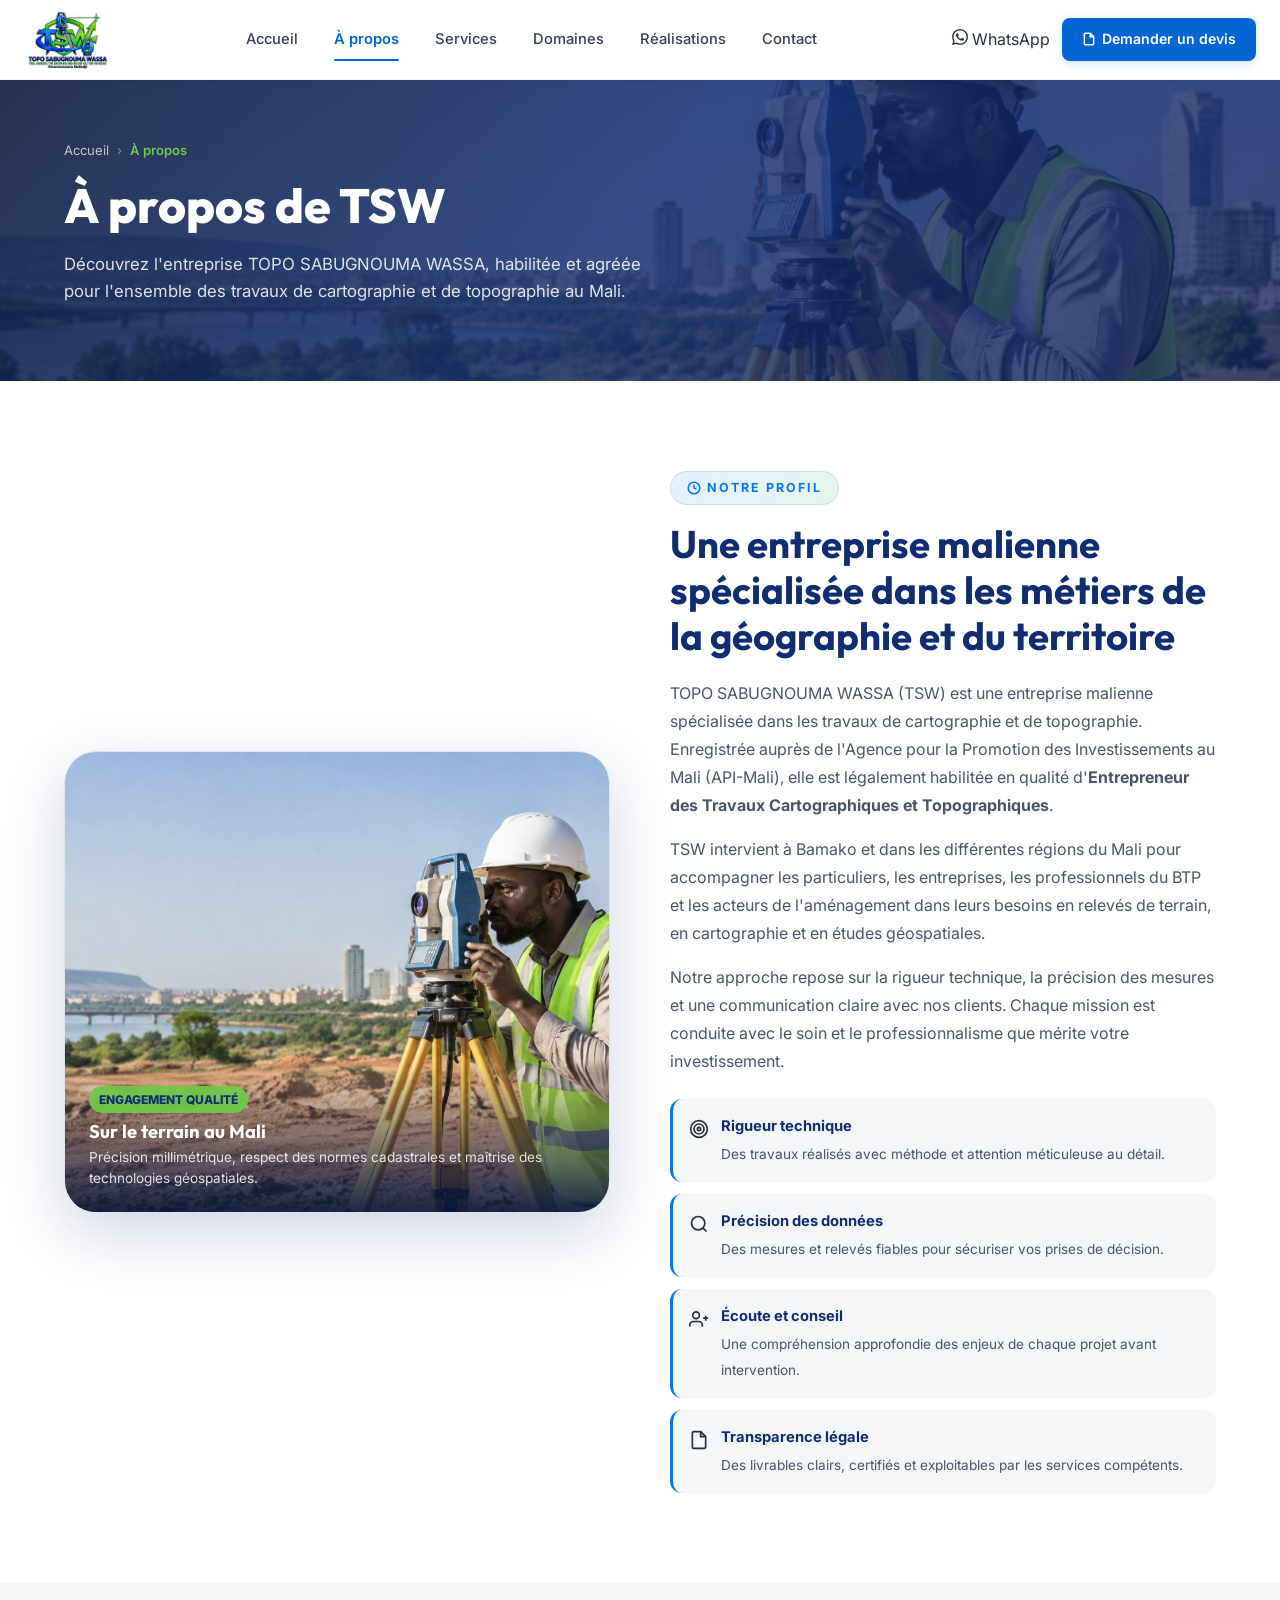
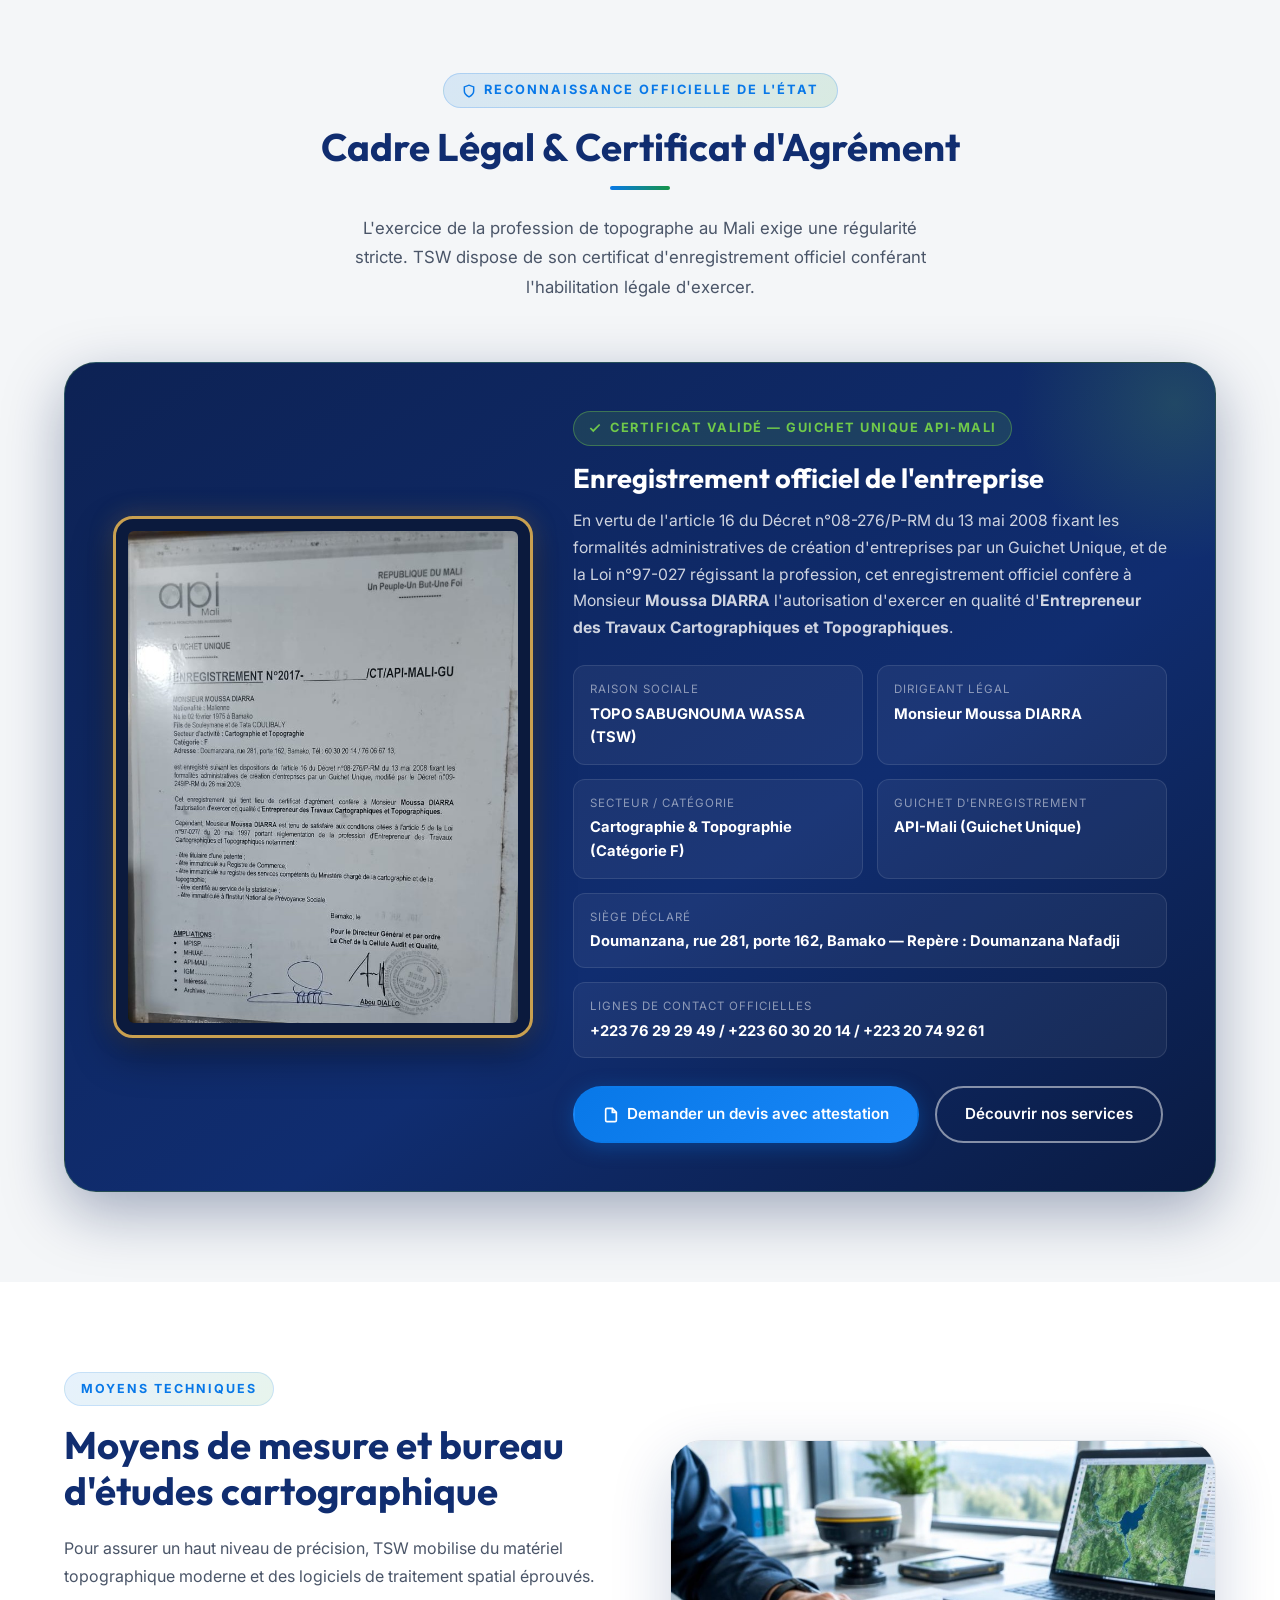
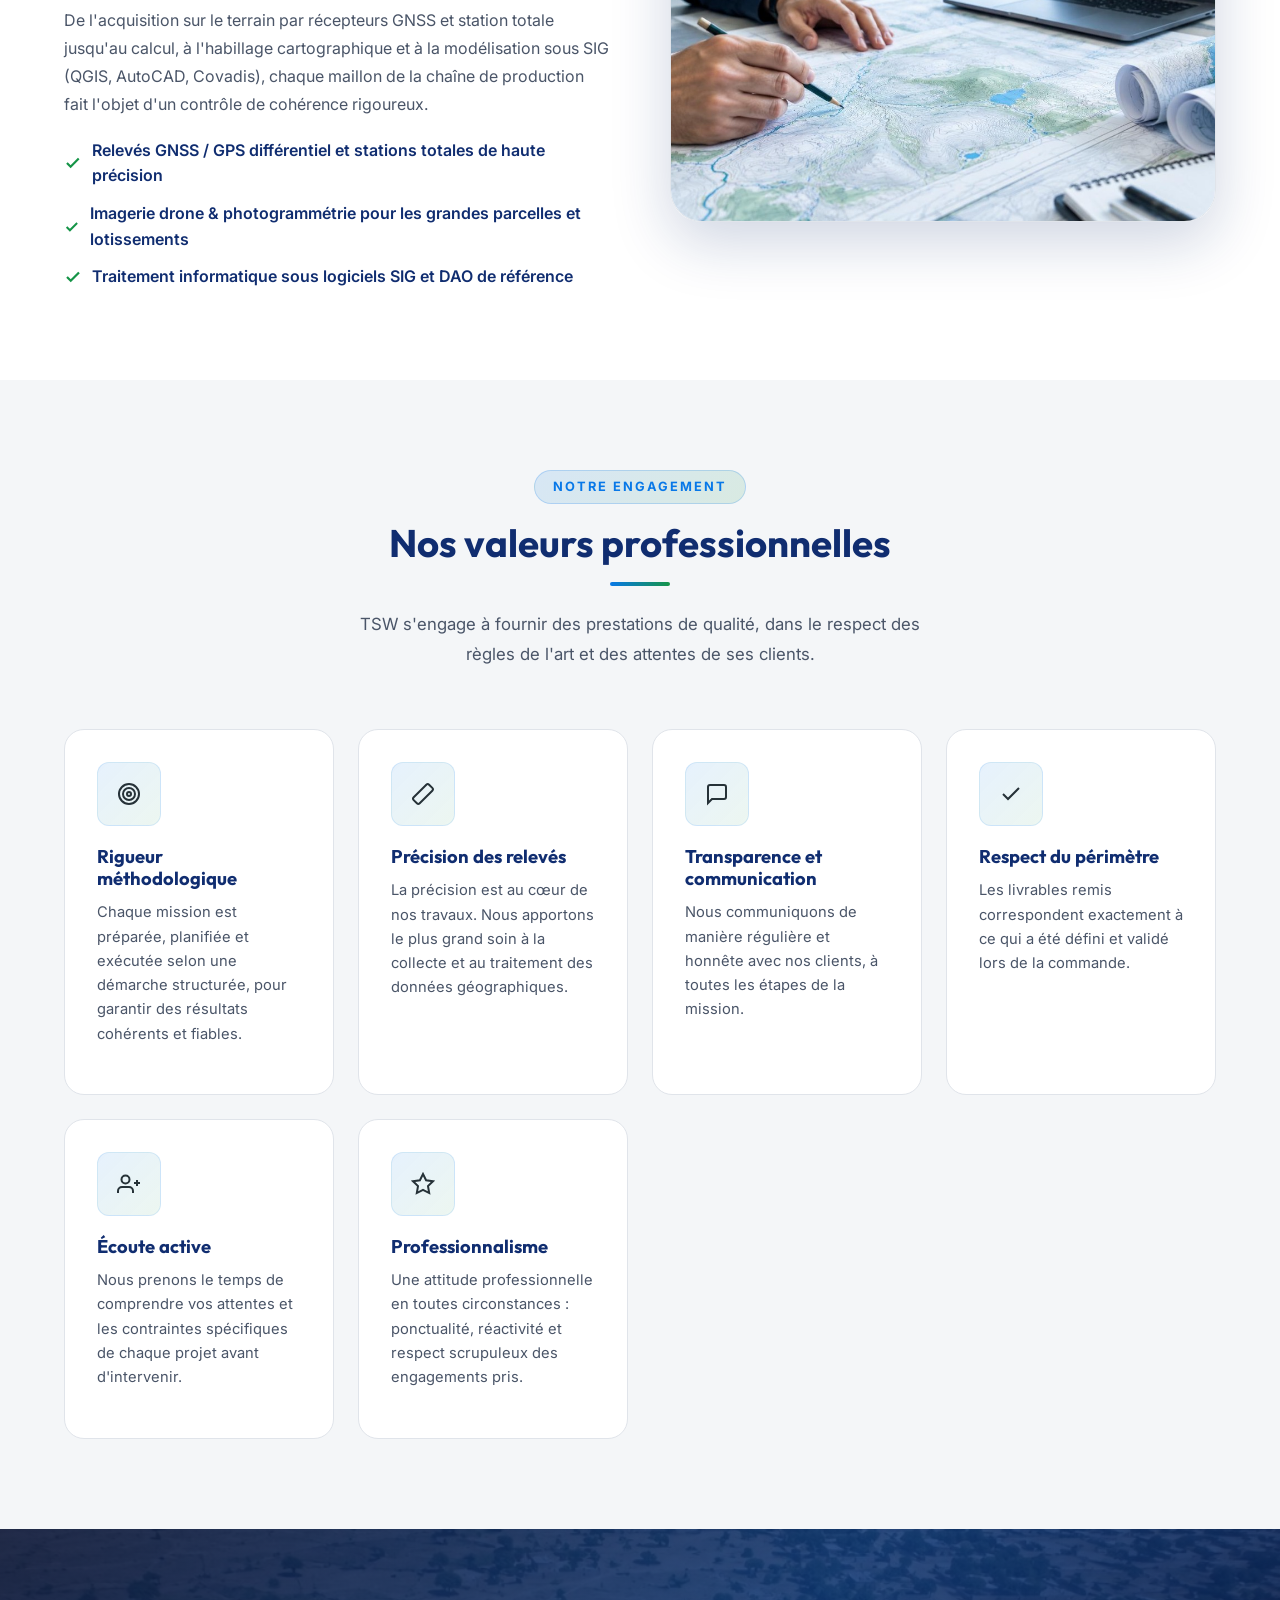
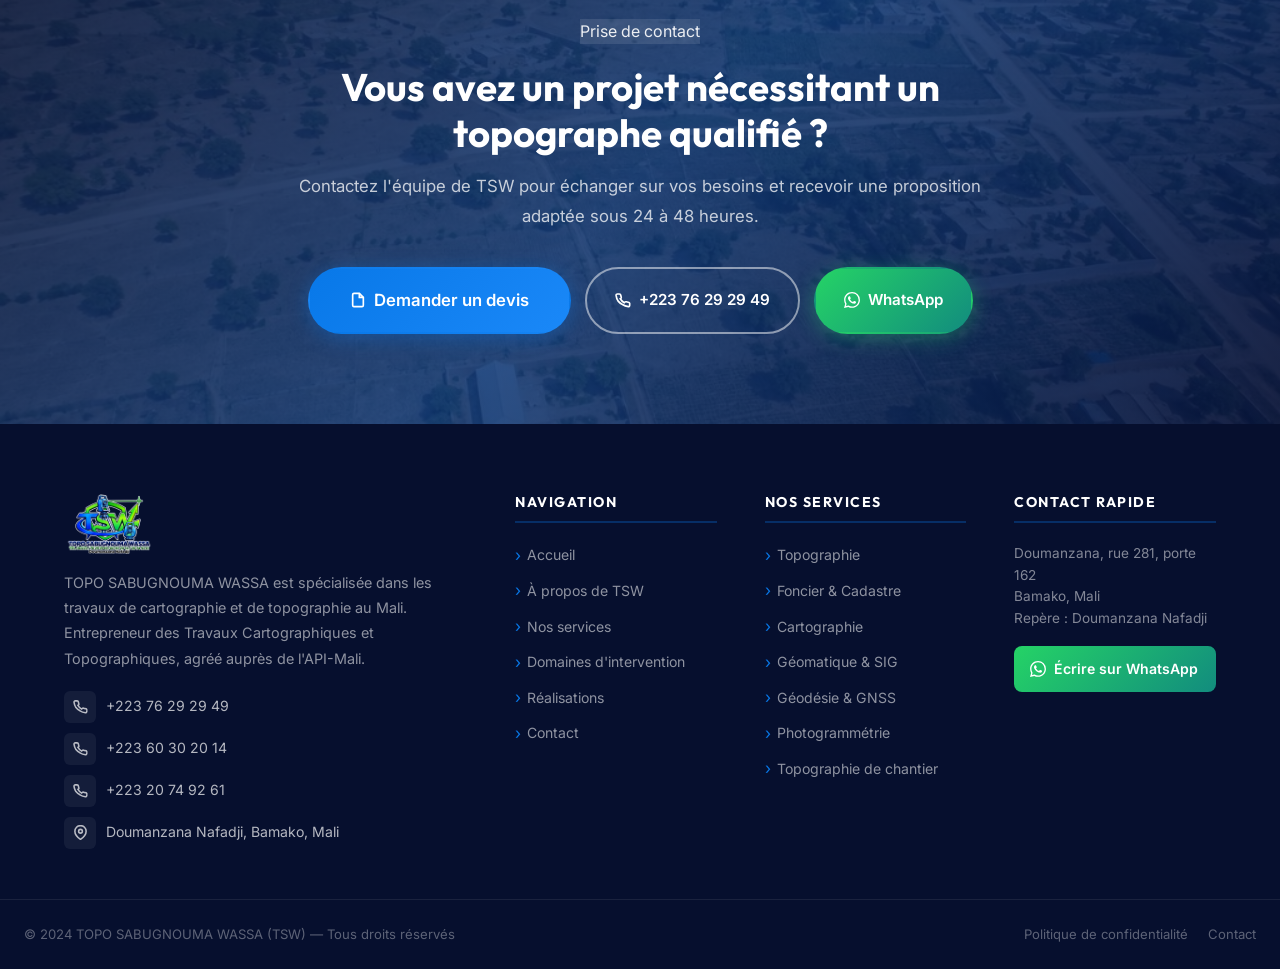
==== a-propos.html @ a9335767 "feat: Site web officiel TOPO SABUGNOUMA WASSA (TSW) - Production ready" ====
<!DOCTYPE html>
<html lang="fr">
<head>
  <meta charset="UTF-8" />
  <meta name="viewport" content="width=device-width, initial-scale=1.0" />
  <title>À propos — TOPO SABUGNOUMA WASSA (TSW) | Topographie & Cartographie au Mali</title>
  <meta name="description" content="Découvrez TOPO SABUGNOUMA WASSA (TSW), entreprise officiellement agréée pour les travaux cartographiques et topographiques à Bamako, Mali. Enregistrée auprès de l'API-Mali." />
  <meta name="keywords" content="TSW topographie Mali, TOPO SABUGNOUMA WASSA, Moussa Diarra, topographe Bamako, API Mali agrément, entreprise topographie Mali" />
  <link rel="canonical" href="https://www.tsw-topo.com/a-propos.html" />
  <meta property="og:title" content="À propos de TSW — Topographie & Cartographie Mali" />
  <meta property="og:description" content="TOPO SABUGNOUMA WASSA, Entrepreneur des Travaux Cartographiques et Topographiques agréé à Bamako, Mali." />
  <meta property="og:url" content="https://www.tsw-topo.com/a-propos.html" />
  <meta property="og:image" content="images/topographe-terrain-bamako.jpg" />
  <link rel="preconnect" href="https://fonts.googleapis.com" />
  <link rel="preconnect" href="https://fonts.gstatic.com" crossorigin />
  <link href="https://fonts.googleapis.com/css2?family=Inter:wght@300;400;500;600;700;800;900&family=Outfit:wght@300;400;500;600;700;800&display=swap" rel="stylesheet" />

  <!-- Favicons -->
  <link rel="icon" type="image/x-icon" href="favicon.ico" />
  <link rel="icon" type="image/svg+xml" href="images/favicon.svg" />
  <link rel="icon" type="image/png" sizes="32x32" href="images/favicon.png" />
  <link rel="apple-touch-icon" sizes="180x180" href="images/apple-touch-icon.png" />

  <link rel="stylesheet" href="css/style.css" />
</head>
<body>

<header class="site-header" id="siteHeader" role="banner">
  <div class="header-inner">
    <a href="index.html" class="logo-wrap" aria-label="TSW — Accueil">
      <img src="images/logo-tsw.png" alt="Logo TOPO SABUGNOUMA WASSA" class="logo-img" width="180" height="54" />
    </a>
    <nav class="main-nav" role="navigation" aria-label="Navigation principale">
      <a href="index.html">Accueil</a>
      <a href="a-propos.html" class="active">À propos</a>
      <a href="services.html">Services</a>
      <a href="domaines.html">Domaines</a>
      <a href="realisations.html">Réalisations</a>
      <a href="contact.html">Contact</a>
    </nav>
    <div class="header-cta">
      <a href="https://wa.me/22376292949" class="btn-whatsapp-mini" target="_blank" rel="noopener">
        <svg width="16" height="16" viewBox="0 0 24 24" fill="currentColor"><path d="M17.472 14.382c-.297-.149-1.758-.867-2.03-.967-.273-.099-.471-.148-.67.15-.197.297-.767.966-.94 1.164-.173.199-.347.223-.644.075-.297-.15-1.255-.463-2.39-1.475-.883-.788-1.48-1.761-1.653-2.059-.173-.297-.018-.458.13-.606.134-.133.298-.347.446-.52.149-.174.198-.298.298-.497.099-.198.05-.371-.025-.52-.075-.149-.669-1.612-.916-2.207-.242-.579-.487-.5-.669-.51-.173-.008-.371-.01-.57-.01-.198 0-.52.074-.792.372-.272.297-1.04 1.016-1.04 2.479 0 1.462 1.065 2.875 1.213 3.074.149.198 2.096 3.2 5.077 4.487.709.306 1.262.489 1.694.625.712.227 1.36.195 1.871.118.571-.085 1.758-.719 2.006-1.413.248-.694.248-1.289.173-1.413-.074-.124-.272-.198-.57-.347m-5.421 7.403h-.004a9.87 9.87 0 01-5.031-1.378l-.361-.214-3.741.982.998-3.648-.235-.374a9.86 9.86 0 01-1.51-5.26c.001-5.45 4.436-9.884 9.888-9.884 2.64 0 5.122 1.03 6.988 2.898a9.825 9.825 0 012.893 6.994c-.003 5.45-4.437 9.884-9.885 9.884m8.413-18.297A11.815 11.815 0 0012.05 0C5.495 0 .16 5.335.157 11.892c0 2.096.547 4.142 1.588 5.945L.057 24l6.305-1.654a11.882 11.882 0 005.683 1.448h.005c6.554 0 11.89-5.335 11.893-11.893a11.821 11.821 0 00-3.48-8.413z"/></svg>
        WhatsApp
      </a>
      <a href="contact.html" class="btn-devis-mini">
        <svg width="14" height="14" viewBox="0 0 24 24" fill="none" stroke="currentColor" stroke-width="2.5"><path d="M14 2H6a2 2 0 0 0-2 2v16a2 2 0 0 0 2 2h12a2 2 0 0 0 2-2V8z"/><polyline points="14 2 14 8 20 8"/></svg>
        Demander un devis
      </a>
    </div>
    <button class="menu-toggle" id="menuToggle" aria-label="Ouvrir le menu" aria-expanded="false" aria-controls="mobileMenu">
      <span></span><span></span><span></span>
    </button>
  </div>
</header>

<nav class="mobile-menu" id="mobileMenu" aria-label="Menu mobile">
  <a href="index.html">Accueil</a>
  <a href="a-propos.html">À propos de TSW</a>
  <a href="services.html">Nos services</a>
  <a href="domaines.html">Domaines d'intervention</a>
  <a href="realisations.html">Réalisations</a>
  <a href="contact.html">Contact & Devis</a>
  <div class="mobile-cta">
    <a href="tel:+22376292949" class="cta-call">
      <svg width="15" height="15" viewBox="0 0 24 24" fill="none" stroke="currentColor" stroke-width="2.5"><path d="M22 16.92v3a2 2 0 0 1-2.18 2 19.79 19.79 0 0 1-8.63-3.07A19.5 19.5 0 0 1 4.69 13.7 19.79 19.79 0 0 1 1.61 5.12 2 2 0 0 1 3.6 3h3a2 2 0 0 1 2 1.72 12.84 12.84 0 0 0 .7 2.81 2 2 0 0 1-.45 2.11L7.91 10.1a16 16 0 0 0 6 6l.91-.91a2 2 0 0 1 2.11-.45 12.84 12.84 0 0 0 2.81.7A2 2 0 0 1 22 17.92z"/></svg>
      Appeler
    </a>
    <a href="https://wa.me/22376292949" class="cta-wa" target="_blank" rel="noopener">
      <svg width="15" height="15" viewBox="0 0 24 24" fill="currentColor"><path d="M17.472 14.382c-.297-.149-1.758-.867-2.03-.967-.273-.099-.471-.148-.67.15-.197.297-.767.966-.94 1.164-.173.199-.347.223-.644.075-.297-.15-1.255-.463-2.39-1.475-.883-.788-1.48-1.761-1.653-2.059-.173-.297-.018-.458.13-.606.134-.133.298-.347.446-.52.149-.174.198-.298.298-.497.099-.198.05-.371-.025-.52-.075-.149-.669-1.612-.916-2.207-.242-.579-.487-.5-.669-.51-.173-.008-.371-.01-.57-.01-.198 0-.52.074-.792.372-.272.297-1.04 1.016-1.04 2.479 0 1.462 1.065 2.875 1.213 3.074.149.198 2.096 3.2 5.077 4.487.709.306 1.262.489 1.694.625.712.227 1.36.195 1.871.118.571-.085 1.758-.719 2.006-1.413.248-.694.248-1.289.173-1.413-.074-.124-.272-.198-.57-.347m-5.421 7.403h-.004a9.87 9.87 0 01-5.031-1.378l-.361-.214-3.741.982.998-3.648-.235-.374a9.86 9.86 0 01-1.51-5.26c.001-5.45 4.436-9.884 9.888-9.884 2.64 0 5.122 1.03 6.988 2.898a9.825 9.825 0 012.893 6.994c-.003 5.45-4.437 9.884-9.885 9.884m8.413-18.297A11.815 11.815 0 0012.05 0C5.495 0 .16 5.335.157 11.892c0 2.096.547 4.142 1.588 5.945L.057 24l6.305-1.654a11.882 11.882 0 005.683 1.448h.005c6.554 0 11.89-5.335 11.893-11.893a11.821 11.821 0 00-3.48-8.413z"/></svg>
      WhatsApp
    </a>
  </div>
</nav>

<main id="main-content">

<!-- Page Hero -->
<section class="page-hero page-hero--about" aria-label="À propos de TSW">
  <div class="container">
    <div class="page-hero-inner">
      <nav class="breadcrumb" aria-label="Fil d'Ariane">
        <a href="index.html">Accueil</a>
        <span class="sep">›</span>
        <span class="current">À propos</span>
      </nav>
      <h1>À propos de TSW</h1>
      <p>Découvrez l'entreprise TOPO SABUGNOUMA WASSA, habilitée et agréée pour l'ensemble des travaux de cartographie et de topographie au Mali.</p>
    </div>
  </div>
</section>

<!-- Section : Présentation avec Photo de terrain -->
<section class="section" aria-labelledby="presentation-title">
  <div class="container">
    <div class="about-grid">
      <!-- Visual with Real Image -->
      <div class="about-visual fade-left">
        <div style="border-radius: var(--radius-xl); overflow: hidden; box-shadow: var(--shadow-xl); border: 1px solid var(--gray-mid); position: relative;">
          <img src="images/topographe-terrain-bamako.jpg" alt="Topographe qualifié TSW sur le terrain à Bamako" style="width:100%; height:460px; object-fit:cover; display:block;" />
          <div style="position: absolute; bottom: 0; inset-inline: 0; background: linear-gradient(180deg, transparent 0%, rgba(10,24,60,0.92) 100%); padding: 24px; color: white;">
            <div style="display:inline-flex; align-items:center; gap:6px; background:rgba(112,201,74,0.95); color:var(--blue-deep); font-size:0.75rem; font-weight:800; padding:4px 10px; border-radius:999px; text-transform:uppercase; margin-bottom:8px;">
              Engagement Qualité
            </div>
            <h4 style="color:white; font-size:1.15rem; margin-bottom:4px;">Sur le terrain au Mali</h4>
            <p style="color:rgba(255,255,255,0.85); font-size:0.85rem; line-height:1.5;">Précision millimétrique, respect des normes cadastrales et maîtrise des technologies géospatiales.</p>
          </div>
        </div>
      </div>

      <!-- Content -->
      <div class="about-content fade-right">
        <div class="tag">
          <svg width="14" height="14" viewBox="0 0 24 24" fill="none" stroke="currentColor" stroke-width="2.5"><circle cx="12" cy="12" r="10"/><polyline points="12 6 12 12 16 14"/></svg>
          Notre profil
        </div>
        <h2 id="presentation-title">Une entreprise malienne spécialisée dans les métiers de la géographie et du territoire</h2>
        <p>TOPO SABUGNOUMA WASSA (TSW) est une entreprise malienne spécialisée dans les travaux de cartographie et de topographie. Enregistrée auprès de l'Agence pour la Promotion des Investissements au Mali (API-Mali), elle est légalement habilitée en qualité d'<strong>Entrepreneur des Travaux Cartographiques et Topographiques</strong>.</p>
        <p>TSW intervient à Bamako et dans les différentes régions du Mali pour accompagner les particuliers, les entreprises, les professionnels du BTP et les acteurs de l'aménagement dans leurs besoins en relevés de terrain, en cartographie et en études géospatiales.</p>
        <p>Notre approche repose sur la rigueur technique, la précision des mesures et une communication claire avec nos clients. Chaque mission est conduite avec le soin et le professionnalisme que mérite votre investissement.</p>

        <div class="about-values">
          <div class="value-item">
            <div class="value-icon">
              <svg width="20" height="20" viewBox="0 0 24 24" fill="none" stroke="currentColor" stroke-width="2"><circle cx="12" cy="12" r="10"/><circle cx="12" cy="12" r="6"/><circle cx="12" cy="12" r="2"/></svg>
            </div>
            <div class="value-text">
              <strong>Rigueur technique</strong>
              <span>Des travaux réalisés avec méthode et attention méticuleuse au détail.</span>
            </div>
          </div>
          <div class="value-item">
            <div class="value-icon">
              <svg width="20" height="20" viewBox="0 0 24 24" fill="none" stroke="currentColor" stroke-width="2"><circle cx="11" cy="11" r="8"/><line x1="21" y1="21" x2="16.65" y2="16.65"/></svg>
            </div>
            <div class="value-text">
              <strong>Précision des données</strong>
              <span>Des mesures et relevés fiables pour sécuriser vos prises de décision.</span>
            </div>
          </div>
          <div class="value-item">
            <div class="value-icon">
              <svg width="20" height="20" viewBox="0 0 24 24" fill="none" stroke="currentColor" stroke-width="2"><path d="M16 21v-2a4 4 0 0 0-4-4H5a4 4 0 0 0-4 4v2"/><circle cx="8.5" cy="7.5" r="4"/><path d="M20 8v6M23 11h-6"/></svg>
            </div>
            <div class="value-text">
              <strong>Écoute et conseil</strong>
              <span>Une compréhension approfondie des enjeux de chaque projet avant intervention.</span>
            </div>
          </div>
          <div class="value-item">
            <div class="value-icon">
              <svg width="20" height="20" viewBox="0 0 24 24" fill="none" stroke="currentColor" stroke-width="2"><path d="M14 2H6a2 2 0 0 0-2 2v16a2 2 0 0 0 2 2h12a2 2 0 0 0 2-2V8z"/><polyline points="14 2 14 8 20 8"/></svg>
            </div>
            <div class="value-text">
              <strong>Transparence légale</strong>
              <span>Des livrables clairs, certifiés et exploitables par les services compétents.</span>
            </div>
          </div>
        </div>
      </div>
    </div>
  </div>
</section>

<!-- Section : Cadre Juridique & Agrément Officiel (ZONE IDÉALE) -->
<section class="section section--gray" id="agrement-section" aria-labelledby="officiel-title">
  <div class="container">
    <div class="section-header fade-up">
      <div class="tag">
        <svg width="14" height="14" viewBox="0 0 24 24" fill="none" stroke="currentColor" stroke-width="2.5"><path d="M12 22s8-4 8-10V5l-8-3-8 3v7c0 6 8 10 8 10z"/></svg>
        Reconnaissance Officielle de l'État
      </div>
      <h2 id="officiel-title">Cadre Légal & Certificat d'Agrément</h2>
      <div class="divider"></div>
      <p>L'exercice de la profession de topographe au Mali exige une régularité stricte. TSW dispose de son certificat d'enregistrement officiel conférant l'habilitation légale d'exercer.</p>
    </div>

    <div class="agrement-showcase fade-up">
      <div class="agrement-grid">
        <!-- Certificate Image Clickable Modal -->
        <div class="agrement-doc-frame" data-lightbox="agrement-cert" data-lightbox-src="images/agrement-officiel-mali.jpg" data-lightbox-caption="Certificat officiel d'enregistrement API-Mali — Moussa DIARRA / TOPO SABUGNOUMA WASSA">
          <img src="images/agrement-officiel-mali.jpg" alt="Acte officiel d'enregistrement et d'agrément de l'entreprise TSW au Mali" width="400" height="580" />
          <div class="agrement-zoom-hint">
            <svg viewBox="0 0 24 24" fill="none" stroke="currentColor" stroke-width="2"><circle cx="11" cy="11" r="8"></circle><line x1="21" y1="21" x2="16.65" y2="16.65"></line><line x1="11" y1="8" x2="11" y2="14"></line><line x1="8" y1="11" x2="14" y2="11"></line></svg>
            <span>Cliquer pour zoomer sur le document officiel</span>
          </div>
        </div>

        <!-- Official details -->
        <div class="agrement-info">
          <div class="agrement-badge-verified">
            <svg width="14" height="14" viewBox="0 0 24 24" fill="none" stroke="currentColor" stroke-width="3"><polyline points="20 6 9 17 4 12"/></svg>
            Certificat Validé — Guichet Unique API-MALI
          </div>
          <h3>Enregistrement officiel de l'entreprise</h3>
          <p>En vertu de l'article 16 du Décret n°08-276/P-RM du 13 mai 2008 fixant les formalités administratives de création d'entreprises par un Guichet Unique, et de la Loi n°97-027 régissant la profession, cet enregistrement officiel confère à Monsieur <strong>Moussa DIARRA</strong> l'autorisation d'exercer en qualité d'<strong>Entrepreneur des Travaux Cartographiques et Topographiques</strong>.</p>

          <div class="agrement-legal-list">
            <div class="agrement-legal-item">
              <div class="agrement-legal-label">Raison sociale</div>
              <div class="agrement-legal-val">TOPO SABUGNOUMA WASSA (TSW)</div>
            </div>
            <div class="agrement-legal-item">
              <div class="agrement-legal-label">Dirigeant légal</div>
              <div class="agrement-legal-val">Monsieur Moussa DIARRA</div>
            </div>
            <div class="agrement-legal-item">
              <div class="agrement-legal-label">Secteur / Catégorie</div>
              <div class="agrement-legal-val">Cartographie & Topographie (Catégorie F)</div>
            </div>
            <div class="agrement-legal-item">
              <div class="agrement-legal-label">Guichet d'enregistrement</div>
              <div class="agrement-legal-val">API-Mali (Guichet Unique)</div>
            </div>
            <div class="agrement-legal-item" style="grid-column:1/-1;">
              <div class="agrement-legal-label">Siège déclaré</div>
              <div class="agrement-legal-val">Doumanzana, rue 281, porte 162, Bamako — Repère : Doumanzana Nafadji</div>
            </div>
            <div class="agrement-legal-item" style="grid-column:1/-1;">
              <div class="agrement-legal-label">Lignes de contact officielles</div>
              <div class="agrement-legal-val">+223 76 29 29 49 / +223 60 30 20 14 / +223 20 74 92 61</div>
            </div>
          </div>

          <div class="agrement-cta-row">
            <a href="contact.html" class="btn btn-primary">
              <svg width="16" height="16" viewBox="0 0 24 24" fill="none" stroke="currentColor" stroke-width="2.5"><path d="M14 2H6a2 2 0 0 0-2 2v16a2 2 0 0 0 2 2h12a2 2 0 0 0 2-2V8z"/><polyline points="14 2 14 8 20 8"/></svg>
              Demander un devis avec attestation
            </a>
            <a href="services.html" class="btn btn-outline">
              Découvrir nos services
            </a>
          </div>
        </div>
      </div>
    </div>
  </div>
</section>

<!-- Section : Bureau d'études & Équipements -->
<section class="section" aria-labelledby="tech-title">
  <div class="container">
    <div class="about-grid" style="align-items:center;">
      <div class="about-content fade-left">
        <div class="tag">Moyens techniques</div>
        <h2 id="tech-title">Moyens de mesure et bureau d'études cartographique</h2>
        <p>Pour assurer un haut niveau de précision, TSW mobilise du matériel topographique moderne et des logiciels de traitement spatial éprouvés.</p>
        <p>De l'acquisition sur le terrain par récepteurs GNSS et station totale jusqu'au calcul, à l'habillage cartographique et à la modélisation sous SIG (QGIS, AutoCAD, Covadis), chaque maillon de la chaîne de production fait l'objet d'un contrôle de cohérence rigoureux.</p>
        <ul style="display:flex; flex-direction:column; gap:12px; margin-top:20px;">
          <li style="display:flex; align-items:center; gap:10px; font-weight:600; color:var(--blue-deep);">
            <svg width="18" height="18" viewBox="0 0 24 24" fill="none" stroke="#159447" stroke-width="3"><polyline points="20 6 9 17 4 12"/></svg>
            Relevés GNSS / GPS différentiel et stations totales de haute précision
          </li>
          <li style="display:flex; align-items:center; gap:10px; font-weight:600; color:var(--blue-deep);">
            <svg width="18" height="18" viewBox="0 0 24 24" fill="none" stroke="#159447" stroke-width="3"><polyline points="20 6 9 17 4 12"/></svg>
            Imagerie drone & photogrammétrie pour les grandes parcelles et lotissements
          </li>
          <li style="display:flex; align-items:center; gap:10px; font-weight:600; color:var(--blue-deep);">
            <svg width="18" height="18" viewBox="0 0 24 24" fill="none" stroke="#159447" stroke-width="3"><polyline points="20 6 9 17 4 12"/></svg>
            Traitement informatique sous logiciels SIG et DAO de référence
          </li>
        </ul>
      </div>

      <div class="fade-right">
        <div style="border-radius: var(--radius-xl); overflow: hidden; box-shadow: var(--shadow-xl); border: 1px solid var(--gray-mid);">
          <img src="images/bureau-etudes-cartographie.jpg" alt="Bureau d'études cartographie TSW et récepteur GNSS avec ordinateur SIG" style="width:100%; height:380px; object-fit:cover; display:block;" />
        </div>
      </div>
    </div>
  </div>
</section>

<!-- Section : Nos Valeurs Professionnelles -->
<section class="section section--gray" aria-labelledby="engagement-title">
  <div class="container">
    <div class="section-header fade-up">
      <div class="tag">Notre engagement</div>
      <h2 id="engagement-title">Nos valeurs professionnelles</h2>
      <div class="divider"></div>
      <p>TSW s'engage à fournir des prestations de qualité, dans le respect des règles de l'art et des attentes de ses clients.</p>
    </div>

    <div class="services-grid" style="grid-template-columns: repeat(auto-fit, minmax(260px, 1fr));">
      <div class="service-card fade-up d-1">
        <div class="card-icon-wrap">
          <svg width="24" height="24" viewBox="0 0 24 24" fill="none" stroke="currentColor" stroke-width="2"><circle cx="12" cy="12" r="10"/><circle cx="12" cy="12" r="6"/><circle cx="12" cy="12" r="2"/></svg>
        </div>
        <h3>Rigueur méthodologique</h3>
        <p>Chaque mission est préparée, planifiée et exécutée selon une démarche structurée, pour garantir des résultats cohérents et fiables.</p>
      </div>
      <div class="service-card fade-up d-2">
        <div class="card-icon-wrap">
          <svg width="24" height="24" viewBox="0 0 24 24" fill="none" stroke="currentColor" stroke-width="2"><path d="M21.3 8.7 8.7 21.3a2 2 0 0 1-2.8 0L2.7 18.1a2 2 0 0 1 0-2.8L15.3 2.7a2 2 0 0 1 2.8 0l3.2 3.2a2 2 0 0 1 0 2.8z"/></svg>
        </div>
        <h3>Précision des relevés</h3>
        <p>La précision est au cœur de nos travaux. Nous apportons le plus grand soin à la collecte et au traitement des données géographiques.</p>
      </div>
      <div class="service-card fade-up d-3">
        <div class="card-icon-wrap">
          <svg width="24" height="24" viewBox="0 0 24 24" fill="none" stroke="currentColor" stroke-width="2"><path d="M21 15a2 2 0 0 1-2 2H7l-4 4V5a2 2 0 0 1 2-2h14a2 2 0 0 1 2 2z"/></svg>
        </div>
        <h3>Transparence et communication</h3>
        <p>Nous communiquons de manière régulière et honnête avec nos clients, à toutes les étapes de la mission.</p>
      </div>
      <div class="service-card fade-up d-4">
        <div class="card-icon-wrap">
          <svg width="24" height="24" viewBox="0 0 24 24" fill="none" stroke="currentColor" stroke-width="2"><polyline points="20 6 9 17 4 12"/></svg>
        </div>
        <h3>Respect du périmètre</h3>
        <p>Les livrables remis correspondent exactement à ce qui a été défini et validé lors de la commande.</p>
      </div>
      <div class="service-card fade-up d-5">
        <div class="card-icon-wrap">
          <svg width="24" height="24" viewBox="0 0 24 24" fill="none" stroke="currentColor" stroke-width="2"><path d="M16 21v-2a4 4 0 0 0-4-4H5a4 4 0 0 0-4 4v2"/><circle cx="8.5" cy="7.5" r="4"/><path d="M20 8v6M23 11h-6"/></svg>
        </div>
        <h3>Écoute active</h3>
        <p>Nous prenons le temps de comprendre vos attentes et les contraintes spécifiques de chaque projet avant d'intervenir.</p>
      </div>
      <div class="service-card fade-up d-6">
        <div class="card-icon-wrap">
          <svg width="24" height="24" viewBox="0 0 24 24" fill="none" stroke="currentColor" stroke-width="2"><polygon points="12 2 15.09 8.26 22 9.27 17 14.14 18.18 21.02 12 17.77 5.82 21.02 7 14.14 2 9.27 8.91 8.26 12 2"/></svg>
        </div>
        <h3>Professionnalisme</h3>
        <p>Une attitude professionnelle en toutes circonstances : ponctualité, réactivité et respect scrupuleux des engagements pris.</p>
      </div>
    </div>
  </div>
</section>

<!-- CTA Final -->
<section class="section cta-section" aria-labelledby="cta-about-title">
  <div class="container">
    <div class="cta-inner fade-up">
      <div class="tag" style="background:rgba(255,255,255,0.1); color:rgba(255,255,255,0.9); border-color:rgba(255,255,255,0.2); margin-bottom:20px; display:inline-flex;">
        Prise de contact
      </div>
      <h2 id="cta-about-title">Vous avez un projet nécessitant un topographe qualifié ?</h2>
      <p>Contactez l'équipe de TSW pour échanger sur vos besoins et recevoir une proposition adaptée sous 24 à 48 heures.</p>
      <div class="cta-actions">
        <a href="contact.html" class="btn btn-primary btn-lg">
          <svg width="16" height="16" viewBox="0 0 24 24" fill="none" stroke="currentColor" stroke-width="2.5"><path d="M14 2H6a2 2 0 0 0-2 2v16a2 2 0 0 0 2 2h12a2 2 0 0 0 2-2V8z"/><polyline points="14 2 14 8 20 8"/></svg>
          Demander un devis
        </a>
        <a href="tel:+22376292949" class="btn btn-outline">
          <svg width="16" height="16" viewBox="0 0 24 24" fill="none" stroke="currentColor" stroke-width="2.5"><path d="M22 16.92v3a2 2 0 0 1-2.18 2 19.79 19.79 0 0 1-8.63-3.07A19.5 19.5 0 0 1 4.69 13.7 19.79 19.79 0 0 1 1.61 5.12 2 2 0 0 1 3.6 3h3a2 2 0 0 1 2 1.72 12.84 12.84 0 0 0 .7 2.81 2 2 0 0 1-.45 2.11L7.91 10.1a16 16 0 0 0 6 6l.91-.91a2 2 0 0 1 2.11-.45 12.84 12.84 0 0 0 2.81.7A2 2 0 0 1 22 17.92z"/></svg>
          +223 76 29 29 49
        </a>
        <a href="https://wa.me/22376292949" class="btn btn-whatsapp" target="_blank" rel="noopener">
          <svg width="16" height="16" viewBox="0 0 24 24" fill="currentColor"><path d="M17.472 14.382c-.297-.149-1.758-.867-2.03-.967-.273-.099-.471-.148-.67.15-.197.297-.767.966-.94 1.164-.173.199-.347.223-.644.075-.297-.15-1.255-.463-2.39-1.475-.883-.788-1.48-1.761-1.653-2.059-.173-.297-.018-.458.13-.606.134-.133.298-.347.446-.52.149-.174.198-.298.298-.497.099-.198.05-.371-.025-.52-.075-.149-.669-1.612-.916-2.207-.242-.579-.487-.5-.669-.51-.173-.008-.371-.01-.57-.01-.198 0-.52.074-.792.372-.272.297-1.04 1.016-1.04 2.479 0 1.462 1.065 2.875 1.213 3.074.149.198 2.096 3.2 5.077 4.487.709.306 1.262.489 1.694.625.712.227 1.36.195 1.871.118.571-.085 1.758-.719 2.006-1.413.248-.694.248-1.289.173-1.413-.074-.124-.272-.198-.57-.347m-5.421 7.403h-.004a9.87 9.87 0 01-5.031-1.378l-.361-.214-3.741.982.998-3.648-.235-.374a9.86 9.86 0 01-1.51-5.26c.001-5.45 4.436-9.884 9.888-9.884 2.64 0 5.122 1.03 6.988 2.898a9.825 9.825 0 012.893 6.994c-.003 5.45-4.437 9.884-9.885 9.884m8.413-18.297A11.815 11.815 0 0012.05 0C5.495 0 .16 5.335.157 11.892c0 2.096.547 4.142 1.588 5.945L.057 24l6.305-1.654a11.882 11.882 0 005.683 1.448h.005c6.554 0 11.89-5.335 11.893-11.893a11.821 11.821 0 00-3.48-8.413z"/></svg>
          WhatsApp
        </a>
      </div>
    </div>
  </div>
</section>
</main>

<footer class="site-footer" role="contentinfo">
  <div class="container">
    <div class="footer-grid">
      <div class="footer-brand">
        <img src="images/logo-tsw.png" alt="Logo TSW" class="footer-logo" />
        <p class="footer-desc">TOPO SABUGNOUMA WASSA est spécialisée dans les travaux de cartographie et de topographie au Mali. Entrepreneur des Travaux Cartographiques et Topographiques, agréé auprès de l'API-Mali.</p>
        <div class="footer-contacts">
          <a href="tel:+22376292949" class="footer-contact-item">
            <span class="icon">
              <svg width="15" height="15" viewBox="0 0 24 24" fill="none" stroke="currentColor" stroke-width="2.5"><path d="M22 16.92v3a2 2 0 0 1-2.18 2 19.79 19.79 0 0 1-8.63-3.07A19.5 19.5 0 0 1 4.69 13.7 19.79 19.79 0 0 1 1.61 5.12 2 2 0 0 1 3.6 3h3a2 2 0 0 1 2 1.72 12.84 12.84 0 0 0 .7 2.81 2 2 0 0 1-.45 2.11L7.91 10.1a16 16 0 0 0 6 6l.91-.91a2 2 0 0 1 2.11-.45 12.84 12.84 0 0 0 2.81.7A2 2 0 0 1 22 17.92z"/></svg>
            </span>
            +223 76 29 29 49
          </a>
          <a href="tel:+22360302014" class="footer-contact-item">
            <span class="icon">
              <svg width="15" height="15" viewBox="0 0 24 24" fill="none" stroke="currentColor" stroke-width="2.5"><path d="M22 16.92v3a2 2 0 0 1-2.18 2 19.79 19.79 0 0 1-8.63-3.07A19.5 19.5 0 0 1 4.69 13.7 19.79 19.79 0 0 1 1.61 5.12 2 2 0 0 1 3.6 3h3a2 2 0 0 1 2 1.72 12.84 12.84 0 0 0 .7 2.81 2 2 0 0 1-.45 2.11L7.91 10.1a16 16 0 0 0 6 6l.91-.91a2 2 0 0 1 2.11-.45 12.84 12.84 0 0 0 2.81.7A2 2 0 0 1 22 17.92z"/></svg>
            </span>
            +223 60 30 20 14
          </a>
          <a href="tel:+22320749261" class="footer-contact-item">
            <span class="icon">
              <svg width="15" height="15" viewBox="0 0 24 24" fill="none" stroke="currentColor" stroke-width="2.5"><path d="M22 16.92v3a2 2 0 0 1-2.18 2 19.79 19.79 0 0 1-8.63-3.07A19.5 19.5 0 0 1 4.69 13.7 19.79 19.79 0 0 1 1.61 5.12 2 2 0 0 1 3.6 3h3a2 2 0 0 1 2 1.72 12.84 12.84 0 0 0 .7 2.81 2 2 0 0 1-.45 2.11L7.91 10.1a16 16 0 0 0 6 6l.91-.91a2 2 0 0 1 2.11-.45 12.84 12.84 0 0 0 2.81.7A2 2 0 0 1 22 17.92z"/></svg>
            </span>
            +223 20 74 92 61
          </a>
          <div class="footer-contact-item">
            <span class="icon">
              <svg width="15" height="15" viewBox="0 0 24 24" fill="none" stroke="currentColor" stroke-width="2.5"><path d="M21 10c0 7-9 13-9 13s-9-6-9-13a9 9 0 0 1 18 0z"/><circle cx="12" cy="10" r="3"/></svg>
            </span>
            Doumanzana Nafadji, Bamako, Mali
          </div>
        </div>
      </div>
      <div class="footer-col">
        <h5>Navigation</h5>
        <ul class="footer-links">
          <li><a href="index.html">Accueil</a></li>
          <li><a href="a-propos.html">À propos de TSW</a></li>
          <li><a href="services.html">Nos services</a></li>
          <li><a href="domaines.html">Domaines d'intervention</a></li>
          <li><a href="realisations.html">Réalisations</a></li>
          <li><a href="contact.html">Contact</a></li>
        </ul>
      </div>
      <div class="footer-col">
        <h5>Nos services</h5>
        <ul class="footer-links">
          <li><a href="services.html#topographie">Topographie</a></li>
          <li><a href="services.html#foncier">Foncier & Cadastre</a></li>
          <li><a href="services.html#cartographie">Cartographie</a></li>
          <li><a href="services.html#sig">Géomatique & SIG</a></li>
          <li><a href="services.html#geodesie">Géodésie & GNSS</a></li>
          <li><a href="services.html#photo">Photogrammétrie</a></li>
          <li><a href="services.html#chantier">Topographie de chantier</a></li>
        </ul>
      </div>
      <div class="footer-col">
        <h5>Contact rapide</h5>
        <p style="font-size:0.85rem; color:rgba(255,255,255,0.5); margin-bottom:16px; line-height:1.6;">Doumanzana, rue 281, porte 162<br/>Bamako, Mali<br/>Repère : Doumanzana Nafadji</p>
        <a href="https://wa.me/22376292949" target="_blank" rel="noopener" style="display:flex;align-items:center;gap:8px;background:linear-gradient(135deg,#25D366,#128C7E);color:white;padding:12px 16px;border-radius:8px;font-size:0.88rem;font-weight:600;margin-bottom:10px;transition:all 0.3s;">
          <svg width="16" height="16" viewBox="0 0 24 24" fill="currentColor"><path d="M17.472 14.382c-.297-.149-1.758-.867-2.03-.967-.273-.099-.471-.148-.67.15-.197.297-.767.966-.94 1.164-.173.199-.347.223-.644.075-.297-.15-1.255-.463-2.39-1.475-.883-.788-1.48-1.761-1.653-2.059-.173-.297-.018-.458.13-.606.134-.133.298-.347.446-.52.149-.174.198-.298.298-.497.099-.198.05-.371-.025-.52-.075-.149-.669-1.612-.916-2.207-.242-.579-.487-.5-.669-.51-.173-.008-.371-.01-.57-.01-.198 0-.52.074-.792.372-.272.297-1.04 1.016-1.04 2.479 0 1.462 1.065 2.875 1.213 3.074.149.198 2.096 3.2 5.077 4.487.709.306 1.262.489 1.694.625.712.227 1.36.195 1.871.118.571-.085 1.758-.719 2.006-1.413.248-.694.248-1.289.173-1.413-.074-.124-.272-.198-.57-.347m-5.421 7.403h-.004a9.87 9.87 0 01-5.031-1.378l-.361-.214-3.741.982.998-3.648-.235-.374a9.86 9.86 0 01-1.51-5.26c.001-5.45 4.436-9.884 9.888-9.884 2.64 0 5.122 1.03 6.988 2.898a9.825 9.825 0 012.893 6.994c-.003 5.45-4.437 9.884-9.885 9.884m8.413-18.297A11.815 11.815 0 0012.05 0C5.495 0 .16 5.335.157 11.892c0 2.096.547 4.142 1.588 5.945L.057 24l6.305-1.654a11.882 11.882 0 005.683 1.448h.005c6.554 0 11.89-5.335 11.893-11.893a11.821 11.821 0 00-3.48-8.413z"/></svg>
          Écrire sur WhatsApp
        </a>
      </div>
    </div>
  </div>
  <div class="footer-bottom">
    <div>© 2024 TOPO SABUGNOUMA WASSA (TSW) — Tous droits réservés</div>
    <div class="footer-bottom-links">
      <a href="confidentialite.html">Politique de confidentialité</a>
      <a href="contact.html">Contact</a>
    </div>
  </div>
</footer>

<script src="js/main.js"></script>
</body>
</html>
---- css/style.css ----
/* ============================================================
   TSW — TOPO SABUGNOUMA WASSA
   Feuille de style principale
   ============================================================ */

/* --- IMPORTS --- */
@import url('https://fonts.googleapis.com/css2?family=Inter:wght@300;400;500;600;700;800;900&family=Outfit:wght@300;400;500;600;700;800&display=swap');

/* --- VARIABLES --- */
:root {
  --blue-deep:    #102D70;
  --blue-tech:    #0878E8;
  --blue-light:   #1a88f8;
  --green-pro:    #159447;
  --green-light:  #70C94A;
  --green-pale:   #e8f8ed;
  --white:        #FFFFFF;
  --gray-light:   #F4F6F8;
  --gray-mid:     #E0E4EA;
  --gray-dark:    #263238;
  --gray-text:    #4A5568;
  --gray-muted:   #718096;
  --shadow-sm:    0 1px 3px rgba(16, 45, 112, 0.08), 0 1px 2px rgba(16, 45, 112, 0.06);
  --shadow-md:    0 4px 16px rgba(16, 45, 112, 0.12), 0 2px 6px rgba(16, 45, 112, 0.08);
  --shadow-lg:    0 10px 40px rgba(16, 45, 112, 0.16), 0 4px 12px rgba(16, 45, 112, 0.10);
  --shadow-xl:    0 20px 60px rgba(16, 45, 112, 0.20);
  --radius-sm:    6px;
  --radius-md:    12px;
  --radius-lg:    20px;
  --radius-xl:    32px;
  --radius-full:  999px;
  --transition:   all 0.3s cubic-bezier(0.4, 0, 0.2, 1);
  --font-main:    'Inter', 'Outfit', system-ui, sans-serif;
  --font-display: 'Outfit', 'Inter', system-ui, sans-serif;
  --header-h:     80px;
}

/* --- RESET & BASE --- */
*, *::before, *::after { box-sizing: border-box; margin: 0; padding: 0; }
html { scroll-behavior: smooth; font-size: 16px; }
body {
  font-family: var(--font-main);
  color: var(--gray-dark);
  background: var(--white);
  line-height: 1.6;
  overflow-x: hidden;
}
img { max-width: 100%; height: auto; display: block; }
a { color: inherit; text-decoration: none; }
ul, ol { list-style: none; }
button { cursor: pointer; border: none; background: none; font-family: inherit; }
input, textarea, select { font-family: inherit; }

/* --- TYPOGRAPHY --- */
h1, h2, h3, h4, h5 { font-family: var(--font-display); font-weight: 700; line-height: 1.2; color: var(--blue-deep); }
h1 { font-size: clamp(2rem, 5vw, 3.5rem); }
h2 { font-size: clamp(1.6rem, 3.5vw, 2.4rem); }
h3 { font-size: clamp(1.2rem, 2.5vw, 1.6rem); }
h4 { font-size: 1.1rem; }
p { color: var(--gray-text); line-height: 1.75; }

/* --- LAYOUT --- */
.container {
  max-width: 1200px;
  margin: 0 auto;
  padding: 0 24px;
}
.section {
  padding: 90px 0;
}
.section--gray { background: var(--gray-light); }
.section--blue {
  background-color: var(--blue-deep);
  background-image:
    linear-gradient(135deg, rgba(16, 45, 112, 0.92) 0%, rgba(10, 32, 96, 0.95) 100%),
    url('../images/survey-hero-D91K2DFT.jpg');
  background-size: cover;
  background-position: center;
  background-repeat: no-repeat;
}
.section--gradient {
  background-color: var(--blue-deep);
  background-image:
    linear-gradient(135deg, rgba(10, 24, 60, 0.90) 0%, rgba(16, 45, 112, 0.88) 50%, rgba(10, 32, 96, 0.92) 100%),
    url('../images/survey-hero-D91K2DFT.jpg');
  background-size: cover;
  background-position: center;
  background-repeat: no-repeat;
  position: relative;
}

/* --- SECTION HEADER --- */
.section-header {
  text-align: center;
  margin-bottom: 60px;
}
.section-header .tag {
  display: inline-flex;
  align-items: center;
  gap: 8px;
  background: linear-gradient(135deg, rgba(8,120,232,0.12), rgba(21,148,71,0.12));
  color: var(--blue-tech);
  font-size: 0.8rem;
  font-weight: 700;
  text-transform: uppercase;
  letter-spacing: 2px;
  padding: 6px 18px;
  border-radius: var(--radius-full);
  margin-bottom: 16px;
  border: 1px solid rgba(8,120,232,0.2);
}
.section-header h2 { margin-bottom: 16px; }
.section-header p {
  font-size: 1.05rem;
  max-width: 600px;
  margin: 0 auto;
  color: var(--gray-text);
}
.divider {
  width: 60px;
  height: 4px;
  background: linear-gradient(90deg, var(--blue-tech), var(--green-pro));
  border-radius: var(--radius-full);
  margin: 16px auto 24px;
}

/* ============================================================
   HEADER / NAVIGATION (STYLE MODERNE & EPURE)
   ============================================================ */
.site-header {
  position: fixed;
  top: 0; left: 0; right: 0;
  height: var(--header-h);
  z-index: 1000;
  background: #ffffff;
  border-bottom: 1px solid #eef2f6;
  box-shadow: 0 1px 3px rgba(0,0,0,0.03);
  transition: var(--transition);
}
.site-header.scrolled {
  height: 66px;
  background: rgba(255, 255, 255, 0.98);
  backdrop-filter: blur(12px);
  -webkit-backdrop-filter: blur(12px);
  box-shadow: 0 4px 20px rgba(0,0,0,0.06);
}
.header-inner {
  display: flex;
  align-items: center;
  justify-content: space-between;
  height: 100%;
  max-width: 1320px;
  margin: 0 auto;
  padding: 0 24px;
}

/* Brand Logo (Logo TSW + Symbole géométrique) */
.logo-wrap {
  display: flex;
  align-items: center;
  gap: 12px;
  flex-shrink: 0;
  text-decoration: none;
}
.brand-mark-svg {
  width: 36px;
  height: 36px;
  display: flex;
  align-items: center;
  justify-content: center;
  flex-shrink: 0;
}
.brand-titles {
  display: flex;
  flex-direction: column;
}
.brand-main-name {
  font-family: 'Outfit', 'Inter', sans-serif;
  font-size: 1.55rem;
  font-weight: 800;
  line-height: 1;
  color: #0b2559;
  letter-spacing: -0.5px;
}
.brand-sub-name {
  font-size: 0.62rem;
  font-weight: 700;
  letter-spacing: 0.08em;
  text-transform: uppercase;
  color: #1e3a8a;
  margin-top: 2px;
}
.logo-img {
  height: 58px;
  width: auto;
  max-width: 240px;
  object-fit: contain;
  display: block;
  transition: var(--transition);
}
.site-header.scrolled .logo-img { height: 48px; }
.logo-text { display: none; }

/* --- NAV --- */
.main-nav {
  display: flex;
  align-items: center;
  gap: 8px;
}
.main-nav a {
  padding: 10px 14px;
  font-size: 0.92rem;
  font-weight: 500;
  color: #374151;
  transition: color 0.2s ease;
  white-space: nowrap;
  position: relative;
  text-decoration: none;
}
.main-nav a:hover {
  color: #0265d2;
}
.main-nav a.active {
  color: #0265d2;
  font-weight: 600;
}
.main-nav a.active::after {
  content: '';
  position: absolute;
  bottom: 0px;
  left: 14px;
  right: 14px;
  height: 2.5px;
  background: #0265d2;
  border-radius: 2px;
}

/* --- HEADER CTA --- */
.header-cta {
  display: flex;
  align-items: center;
  gap: 12px;
  flex-shrink: 0;
}
.btn-nav-devis, .btn-devis-mini {
  display: inline-flex;
  align-items: center;
  gap: 6px;
  padding: 10px 20px;
  background: #0265d2;
  color: #ffffff;
  border-radius: 8px;
  font-size: 0.88rem;
  font-weight: 600;
  text-decoration: none;
  transition: background-color 0.2s ease, transform 0.15s ease, box-shadow 0.2s ease;
  box-shadow: 0 2px 8px rgba(2, 101, 210, 0.2);
}
.btn-nav-devis:hover, .btn-devis-mini:hover {
  background: #0052ad;
  transform: translateY(-1px);
  box-shadow: 0 4px 14px rgba(2, 101, 210, 0.32);
}
.btn-nav-devis svg, .btn-devis-mini svg {
  transition: transform 0.2s ease;
}
.btn-nav-devis:hover svg, .btn-devis-mini:hover svg {
  transform: translate(2px, -2px);
}

/* --- HAMBURGER --- */
.menu-toggle {
  display: none;
  flex-direction: column;
  gap: 5px;
  padding: 8px 10px;
  border-radius: 8px;
  background: #f3f4f6;
  border: 1px solid #e5e7eb;
  cursor: pointer;
  transition: var(--transition);
}
.menu-toggle:hover { background: #e5e7eb; }
.menu-toggle span {
  display: block;
  width: 22px;
  height: 2px;
  background: #111827;
  border-radius: 2px;
  transition: var(--transition);
}
.menu-toggle.open span:nth-child(1) { transform: translateY(7px) rotate(45deg); }
.menu-toggle.open span:nth-child(2) { opacity: 0; }
.menu-toggle.open span:nth-child(3) { transform: translateY(-7px) rotate(-45deg); }

/* --- MOBILE MENU --- */
.mobile-menu {
  display: none;
  position: fixed;
  top: var(--header-h);
  left: 0; right: 0;
  background: #ffffff;
  border-bottom: 2px solid #0265d2;
  box-shadow: 0 10px 25px rgba(0,0,0,0.08);
  padding: 16px 20px 24px;
  z-index: 999;
  transform: translateY(-10px);
  opacity: 0;
  transition: var(--transition);
}
.mobile-menu.open {
  display: block;
  transform: translateY(0);
  opacity: 1;
}
.mobile-menu a {
  display: block;
  padding: 12px 14px;
  color: #1f2937;
  font-size: 0.95rem;
  font-weight: 500;
  border-radius: 6px;
  border-bottom: 1px solid #f3f4f6;
  transition: var(--transition);
}
.mobile-menu a:hover, .mobile-menu a.active {
  background: #eff6ff;
  color: #0265d2;
  font-weight: 600;
}
.mobile-menu .mobile-cta {
  display: flex;
  gap: 10px;
  margin-top: 16px;
  flex-wrap: wrap;
}
.mobile-menu .mobile-cta a {
  flex: 1; min-width: 130px;
  text-align: center;
  border: none;
  padding: 11px 16px;
  border-radius: 8px;
  font-size: 0.88rem;
  font-weight: 600;
  color: var(--white);
}
.mobile-menu .cta-call { background: #0265d2; }
.mobile-menu .cta-wa { background: #15803d; }

/* ============================================================
   BUTTONS
   ============================================================ */
.btn {
  display: inline-flex;
  align-items: center;
  gap: 8px;
  padding: 14px 28px;
  border-radius: var(--radius-full);
  font-size: 0.95rem;
  font-weight: 600;
  transition: var(--transition);
  white-space: nowrap;
  cursor: pointer;
  border: 2px solid transparent;
}
.btn-primary {
  background: linear-gradient(135deg, var(--blue-tech), var(--blue-light));
  color: var(--white);
  box-shadow: 0 4px 20px rgba(8,120,232,0.35);
}
.btn-primary:hover { transform: translateY(-2px); box-shadow: 0 8px 30px rgba(8,120,232,0.5); }
.btn-secondary {
  background: linear-gradient(135deg, var(--green-pro), #1aaf54);
  color: var(--white);
  box-shadow: 0 4px 20px rgba(21,148,71,0.35);
}
.btn-secondary:hover { transform: translateY(-2px); box-shadow: 0 8px 30px rgba(21,148,71,0.5); }
.btn-whatsapp {
  background: linear-gradient(135deg, #25D366, #128C7E);
  color: var(--white);
  box-shadow: 0 4px 20px rgba(37,211,102,0.35);
}
.btn-whatsapp:hover { transform: translateY(-2px); box-shadow: 0 8px 30px rgba(37,211,102,0.5); }
.btn-outline {
  background: transparent;
  color: var(--white);
  border-color: rgba(255,255,255,0.5);
}
.btn-outline:hover { background: rgba(255,255,255,0.1); border-color: var(--white); }
.btn-ghost {
  background: transparent;
  color: var(--blue-tech);
  border-color: var(--blue-tech);
}
.btn-ghost:hover { background: var(--blue-tech); color: var(--white); }
.btn-sm { padding: 10px 20px; font-size: 0.85rem; }
.btn-lg { padding: 18px 40px; font-size: 1.05rem; }
.btn-icon { width: 44px; height: 44px; padding: 0; justify-content: center; border-radius: 50%; }

/* ============================================================
   HERO BANNER MODERNE (DESIGN PANORAMIQUE & ÉPURÉ)
   ============================================================ */
.hero {
  position: relative;
  min-height: 84vh;
  display: flex;
  align-items: center;
  background-color: #ffffff;
  background-image:
    linear-gradient(90deg, #ffffff 0%, #ffffff 42%, rgba(255, 255, 255, 0.94) 52%, rgba(255, 255, 255, 0.45) 70%, rgba(255, 255, 255, 0) 100%),
    url('../images/topographe-terrain-bamako.jpg');
  background-size: cover;
  background-position: right 6% center;
  background-repeat: no-repeat;
  padding-top: calc(var(--header-h) + 24px);
  padding-bottom: 60px;
  overflow: hidden;
}

.hero-inner {
  position: relative;
  z-index: 2;
  width: 100%;
  max-width: 1320px;
  margin: 0 auto;
  padding: 40px 24px 20px;
}

.hero-content {
  max-width: 660px;
}

.hero-badge-green {
  display: inline-block;
  color: #15803d;
  font-size: 0.88rem;
  font-weight: 700;
  letter-spacing: 0.05em;
  text-transform: uppercase;
  margin-bottom: 18px;
}

.hero-title {
  font-family: 'Outfit', 'Inter', sans-serif;
  font-size: clamp(2.3rem, 5vw, 4rem);
  font-weight: 800;
  line-height: 1.14;
  color: #0f172a;
  letter-spacing: -0.025em;
  margin-bottom: 22px;
}

.hero-title .highlight-blue {
  color: #0265d2;
}

.hero-subtitle {
  font-size: clamp(1.05rem, 1.8vw, 1.2rem);
  line-height: 1.65;
  color: #4b5563;
  margin-bottom: 32px;
  max-width: 580px;
  font-weight: 400;
}

.hero-actions {
  display: flex;
  align-items: center;
  flex-wrap: wrap;
  gap: 14px;
  margin-bottom: 32px;
}

.btn-hero-primary {
  display: inline-flex;
  align-items: center;
  gap: 8px;
  padding: 14px 26px;
  background: #0265d2;
  color: #ffffff;
  font-size: 0.95rem;
  font-weight: 600;
  border-radius: 8px;
  text-decoration: none;
  transition: all 0.2s ease;
  box-shadow: 0 3px 10px rgba(2, 101, 210, 0.25);
}
.btn-hero-primary:hover {
  background: #0052ad;
  transform: translateY(-2px);
  box-shadow: 0 6px 18px rgba(2, 101, 210, 0.35);
}
.btn-hero-primary svg {
  transition: transform 0.2s ease;
}
.btn-hero-primary:hover svg {
  transform: translate(2px, -2px);
}

.btn-hero-secondary {
  display: inline-flex;
  align-items: center;
  gap: 10px;
  padding: 14px 24px;
  background: #ffffff;
  color: #1f2937;
  border: 1px solid #e5e7eb;
  font-size: 0.95rem;
  font-weight: 600;
  border-radius: 8px;
  text-decoration: none;
  transition: all 0.2s ease;
  box-shadow: 0 1px 3px rgba(0, 0, 0, 0.05);
}
.btn-hero-secondary:hover {
  background: #f9fafb;
  border-color: #d1d5db;
  color: #0265d2;
  transform: translateY(-2px);
  box-shadow: 0 4px 12px rgba(0, 0, 0, 0.08);
}

.hero-location-line {
  display: inline-flex;
  align-items: center;
  gap: 8px;
  color: #6b7280;
  font-size: 0.9rem;
  font-weight: 500;
}
.hero-location-line svg {
  color: #6b7280;
  flex-shrink: 0;
}

@media (max-width: 991px) {
  .hero {
    min-height: auto;
    background-image:
      linear-gradient(180deg, #ffffff 0%, rgba(255, 255, 255, 0.95) 55%, rgba(255, 255, 255, 0.5) 100%),
      url('../images/topographe-terrain-bamako.jpg');
    background-position: top center;
    padding-top: calc(var(--header-h) + 20px);
    padding-bottom: 50px;
  }
}

/* --- STATS STRIP SOUS LA BANNIERE --- */
.hero-stats-strip {
  background: #f8fafc;
  border-top: 1px solid #eef2f6;
  border-bottom: 1px solid #eef2f6;
  padding: 24px 0;
}
.stats-strip-grid {
  display: grid;
  grid-template-columns: repeat(4, 1fr);
  gap: 24px;
}
.stats-strip-item {
  display: flex;
  flex-direction: column;
  padding: 8px 16px;
  border-left: 3px solid #0265d2;
}
.stats-strip-item:first-child {
  border-left-color: #15803d;
}
.stats-strip-num {
  font-family: 'Outfit', 'Inter', sans-serif;
  font-size: 1.35rem;
  font-weight: 800;
  color: #0f172a;
  line-height: 1.2;
}
.stats-strip-lbl {
  font-size: 0.82rem;
  color: #64748b;
  margin-top: 4px;
}
@media (max-width: 768px) {
  .stats-strip-grid {
    grid-template-columns: repeat(2, 1fr);
    gap: 16px;
  }
}
@media (max-width: 480px) {
  .stats-strip-grid {
    grid-template-columns: 1fr;
  }
}

/* Floating WhatsApp / Chat widget */
.floating-chat-btn {
  position: fixed;
  bottom: 24px;
  right: 24px;
  width: 56px;
  height: 56px;
  border-radius: 50%;
  background: #15803d;
  color: #ffffff;
  display: flex;
  align-items: center;
  justify-content: center;
  box-shadow: 0 4px 16px rgba(21, 128, 61, 0.4);
  z-index: 990;
  transition: all 0.25s ease;
  text-decoration: none;
}
.floating-chat-btn:hover {
  background: #166534;
  transform: scale(1.08) translateY(-2px);
  box-shadow: 0 6px 22px rgba(21, 128, 61, 0.55);
}

/* Section FAQ */
.faq-section {
  background: #ffffff;
  padding: 90px 0;
}
.faq-grid {
  max-width: 860px;
  margin: 40px auto 0;
  display: flex;
  flex-direction: column;
  gap: 16px;
}
.faq-item {
  border: 1px solid #e2e8f0;
  border-radius: 12px;
  background: #f8fafc;
  overflow: hidden;
  transition: all 0.2s ease;
}
.faq-item:hover {
  border-color: #cbd5e1;
}
.faq-question {
  width: 100%;
  padding: 20px 24px;
  background: transparent;
  border: none;
  text-align: left;
  font-family: 'Outfit', 'Inter', sans-serif;
  font-size: 1.05rem;
  font-weight: 700;
  color: #0f172a;
  display: flex;
  align-items: center;
  justify-content: space-between;
  gap: 16px;
  cursor: pointer;
}
.faq-icon-arrow {
  width: 20px;
  height: 20px;
  stroke: #0265d2;
  transition: transform 0.25s ease;
  flex-shrink: 0;
}
.faq-item.active .faq-icon-arrow {
  transform: rotate(180deg);
}
.faq-answer {
  max-height: 0;
  overflow: hidden;
  transition: max-height 0.3s ease;
  padding: 0 24px;
  color: #4b5563;
  font-size: 0.95rem;
  line-height: 1.7;
}
.faq-item.active .faq-answer {
  max-height: 400px;
  padding-bottom: 22px;
}

/* ============================================================
   SCROLL INDICATOR
   ============================================================ */
.scroll-indicator {
  position: absolute;
  bottom: 30px;
  left: 50%;
  transform: translateX(-50%);
  display: flex;
  flex-direction: column;
  align-items: center;
  gap: 8px;
  color: rgba(255,255,255,0.4);
  font-size: 0.72rem;
  text-transform: uppercase;
  letter-spacing: 2px;
  z-index: 2;
  animation: bounceScroll 2s ease-in-out infinite;
}
@keyframes bounceScroll {
  0%, 100% { transform: translateX(-50%) translateY(0); }
  50% { transform: translateX(-50%) translateY(8px); }
}
.scroll-indicator .scroll-arrow {
  width: 20px;
  height: 30px;
  border: 2px solid rgba(255,255,255,0.2);
  border-radius: 10px;
  position: relative;
}
.scroll-indicator .scroll-arrow::after {
  content: '';
  position: absolute;
  top: 5px;
  left: 50%;
  transform: translateX(-50%);
  width: 4px;
  height: 8px;
  background: rgba(255,255,255,0.5);
  border-radius: 2px;
  animation: scrollDot 2s ease-in-out infinite;
}
@keyframes scrollDot {
  0%, 100% { transform: translateX(-50%) translateY(0); opacity: 1; }
  80% { transform: translateX(-50%) translateY(10px); opacity: 0; }
}

/* ============================================================
   SERVICES CARDS
   ============================================================ */
.services-grid {
  display: grid;
  grid-template-columns: repeat(auto-fit, minmax(300px, 1fr));
  gap: 24px;
}
.service-card {
  background: var(--white);
  border-radius: var(--radius-lg);
  padding: 32px;
  border: 1px solid var(--gray-mid);
  transition: var(--transition);
  position: relative;
  overflow: hidden;
}
.service-card::before {
  content: '';
  position: absolute;
  top: 0; left: 0; right: 0;
  height: 3px;
  background: linear-gradient(90deg, var(--blue-tech), var(--green-pro));
  transform: scaleX(0);
  transform-origin: left;
  transition: var(--transition);
}
.service-card:hover { transform: translateY(-6px); box-shadow: var(--shadow-lg); border-color: rgba(8,120,232,0.2); }
.service-card:hover::before { transform: scaleX(1); }

.card-icon-wrap {
  width: 64px;
  height: 64px;
  border-radius: var(--radius-md);
  background: linear-gradient(135deg, rgba(8,120,232,0.1), rgba(21,148,71,0.08));
  display: flex;
  align-items: center;
  justify-content: center;
  font-size: 1.8rem;
  margin-bottom: 20px;
  transition: var(--transition);
  border: 1px solid rgba(8,120,232,0.12);
}
.service-card:hover .card-icon-wrap {
  background: linear-gradient(135deg, var(--blue-tech), var(--green-pro));
  border-color: transparent;
  transform: scale(1.05);
}
.service-card h3 { margin-bottom: 10px; font-size: 1.15rem; color: var(--blue-deep); }
.service-card p { font-size: 0.92rem; color: var(--gray-text); line-height: 1.65; margin-bottom: 16px; }
.card-link {
  display: inline-flex;
  align-items: center;
  gap: 6px;
  color: var(--blue-tech);
  font-size: 0.88rem;
  font-weight: 600;
  transition: var(--transition);
}
.card-link:hover { gap: 10px; color: var(--green-pro); }

/* ============================================================
   FEATURES / WHY CHOOSE
   ============================================================ */
.features-grid {
  display: grid;
  grid-template-columns: repeat(auto-fit, minmax(250px, 1fr));
  gap: 24px;
}
.feature-item {
  display: flex;
  gap: 16px;
  align-items: flex-start;
  padding: 28px;
  background: rgba(255,255,255,0.04);
  border: 1px solid rgba(255,255,255,0.08);
  border-radius: var(--radius-lg);
  transition: var(--transition);
}
.feature-item:hover { background: rgba(255,255,255,0.07); transform: translateY(-3px); }
.feature-icon {
  width: 48px;
  height: 48px;
  border-radius: var(--radius-md);
  background: linear-gradient(135deg, rgba(8,120,232,0.3), rgba(21,148,71,0.2));
  display: flex;
  align-items: center;
  justify-content: center;
  font-size: 1.4rem;
  flex-shrink: 0;
}
.feature-content h4 { color: var(--white); font-size: 1rem; margin-bottom: 6px; }
.feature-content p { color: rgba(255,255,255,0.6); font-size: 0.88rem; line-height: 1.6; }

/* ============================================================
   PROCESS STEPS
   ============================================================ */
.process-steps {
  display: grid;
  grid-template-columns: repeat(auto-fit, minmax(200px, 1fr));
  gap: 0;
  position: relative;
}
.process-steps::before {
  content: '';
  position: absolute;
  top: 40px;
  left: 10%;
  right: 10%;
  height: 2px;
  background: linear-gradient(90deg, var(--blue-tech), var(--green-pro));
  z-index: 0;
}
.step-item {
  text-align: center;
  padding: 0 20px 40px;
  position: relative;
  z-index: 1;
}
.step-number {
  width: 80px;
  height: 80px;
  background: linear-gradient(135deg, var(--blue-deep), var(--blue-tech));
  border-radius: 50%;
  display: flex;
  align-items: center;
  justify-content: center;
  margin: 0 auto 20px;
  position: relative;
  box-shadow: 0 4px 20px rgba(8,120,232,0.35);
  border: 4px solid var(--white);
}
.step-num-text {
  color: var(--white);
  font-size: 1.4rem;
  font-weight: 800;
  font-family: var(--font-display);
}
.step-item h4 { color: var(--blue-deep); margin-bottom: 8px; font-size: 1rem; }
.step-item p { font-size: 0.88rem; color: var(--gray-text); }

/* ============================================================
   CTA SECTION
   ============================================================ */
.cta-section {
  background-color: var(--blue-deep);
  background-image:
    linear-gradient(135deg, rgba(10, 24, 60, 0.88) 0%, rgba(13, 56, 120, 0.84) 50%, rgba(6, 20, 60, 0.90) 100%),
    url('../images/drone-lotissement-mali.jpg');
  background-size: cover;
  background-position: center;
  background-repeat: no-repeat;
  position: relative;
  overflow: hidden;
}
.cta-inner {
  position: relative;
  z-index: 1;
  text-align: center;
  max-width: 720px;
  margin: 0 auto;
}
.cta-inner h2 { color: var(--white); margin-bottom: 16px; }
.cta-inner p { color: rgba(255,255,255,0.75); margin-bottom: 36px; font-size: 1.05rem; }
.cta-actions { display: flex; justify-content: center; flex-wrap: wrap; gap: 14px; }

/* ============================================================
   FOOTER
   ============================================================ */
.site-footer {
  background: #060f2e;
  color: rgba(255,255,255,0.75);
  padding: 70px 0 0;
}
.footer-grid {
  display: grid;
  grid-template-columns: 2fr 1fr 1fr 1fr;
  gap: 48px;
  margin-bottom: 50px;
}
.footer-brand {}
.footer-logo { height: 60px; width: auto; margin-bottom: 16px; filter: brightness(1.1); }
.footer-desc { font-size: 0.9rem; line-height: 1.75; color: rgba(255,255,255,0.55); margin-bottom: 20px; }
.footer-contacts { display: flex; flex-direction: column; gap: 10px; }
.footer-contact-item {
  display: flex;
  align-items: center;
  gap: 10px;
  color: rgba(255,255,255,0.7);
  font-size: 0.88rem;
  transition: var(--transition);
}
.footer-contact-item:hover { color: var(--white); }
.footer-contact-item .icon {
  width: 32px;
  height: 32px;
  background: rgba(255,255,255,0.06);
  border-radius: var(--radius-sm);
  display: flex;
  align-items: center;
  justify-content: center;
  font-size: 0.85rem;
  flex-shrink: 0;
}

.footer-col h5 {
  color: var(--white);
  font-size: 0.88rem;
  font-weight: 700;
  text-transform: uppercase;
  letter-spacing: 1.5px;
  margin-bottom: 20px;
  padding-bottom: 10px;
  border-bottom: 2px solid rgba(8,120,232,0.3);
}
.footer-links { display: flex; flex-direction: column; gap: 10px; }
.footer-links a {
  color: rgba(255,255,255,0.55);
  font-size: 0.88rem;
  transition: var(--transition);
  display: flex;
  align-items: center;
  gap: 6px;
}
.footer-links a::before {
  content: '›';
  color: var(--blue-tech);
  font-size: 1rem;
}
.footer-links a:hover { color: var(--white); padding-left: 4px; }

.footer-bottom {
  border-top: 1px solid rgba(255,255,255,0.08);
  padding: 24px;
  display: flex;
  justify-content: space-between;
  align-items: center;
  flex-wrap: wrap;
  gap: 12px;
  font-size: 0.82rem;
  color: rgba(255,255,255,0.35);
}
.footer-bottom-links { display: flex; gap: 20px; }
.footer-bottom-links a { color: rgba(255,255,255,0.35); transition: var(--transition); }
.footer-bottom-links a:hover { color: rgba(255,255,255,0.7); }

/* ============================================================
   PAGE HERO (interior pages) — AVEC IMAGES DE FOND CONTEXTUELLES
   ============================================================ */
.page-hero {
  background-color: var(--blue-deep);
  background-image:
    linear-gradient(135deg, rgba(8, 20, 54, 0.88) 0%, rgba(16, 45, 112, 0.82) 50%, rgba(10, 32, 96, 0.78) 100%),
    url('../images/topographe-terrain-bamako.jpg');
  background-size: cover;
  background-position: center;
  background-repeat: no-repeat;
  padding: 140px 0 75px;
  position: relative;
  overflow: hidden;
}

/* Arrières-plans photographiques adaptés par contexte */
.page-hero--about {
  background-image:
    linear-gradient(135deg, rgba(8, 20, 54, 0.86) 0%, rgba(16, 45, 112, 0.80) 50%, rgba(10, 32, 96, 0.75) 100%),
    url('../images/topographe-terrain-bamako.jpg');
  background-position: center 30%;
}

.page-hero--services {
  background-image:
    linear-gradient(135deg, rgba(8, 20, 54, 0.86) 0%, rgba(16, 45, 112, 0.80) 50%, rgba(10, 32, 96, 0.75) 100%),
    url('../images/bureau-etudes-cartographie.jpg');
  background-position: center;
}

.page-hero--domaines {
  background-image:
    linear-gradient(135deg, rgba(8, 20, 54, 0.86) 0%, rgba(16, 45, 112, 0.80) 50%, rgba(10, 32, 96, 0.75) 100%),
    url('../images/drone-lotissement-mali.jpg');
  background-position: center;
}

.page-hero--realisations {
  background-image:
    linear-gradient(135deg, rgba(8, 20, 54, 0.86) 0%, rgba(16, 45, 112, 0.80) 50%, rgba(10, 32, 96, 0.75) 100%),
    url('../images/aerial-survey-fQEU_M3e.jpg');
  background-position: center;
}

.page-hero--contact {
  background-image:
    linear-gradient(135deg, rgba(8, 20, 54, 0.86) 0%, rgba(16, 45, 112, 0.80) 50%, rgba(10, 32, 96, 0.75) 100%),
    url('../images/survey-hero-D91K2DFT.jpg');
  background-position: center 25%;
}

.page-hero--legal {
  background-image:
    linear-gradient(135deg, rgba(8, 20, 54, 0.90) 0%, rgba(16, 45, 112, 0.85) 50%, rgba(10, 32, 96, 0.82) 100%),
    url('../images/mapping-desk-Cd_2qRJp.jpg');
  background-position: center;
}

.page-hero-inner {
  position: relative;
  z-index: 1;
}
.breadcrumb {
  display: flex;
  align-items: center;
  gap: 8px;
  margin-bottom: 16px;
  font-size: 0.82rem;
}
.breadcrumb a { color: rgba(255,255,255,0.7); transition: var(--transition); }
.breadcrumb a:hover { color: var(--white); }
.breadcrumb .sep { color: rgba(255,255,255,0.4); }
.breadcrumb .current { color: var(--green-light); font-weight: 600; }
.page-hero h1 { color: var(--white); margin-bottom: 16px; font-size: clamp(2rem, 4vw, 3rem); font-weight: 800; }
.page-hero p { color: rgba(255,255,255,0.85); font-size: 1.05rem; max-width: 600px; line-height: 1.65; }

/* ============================================================
   ABOUT PAGE
   ============================================================ */
.about-grid {
  display: grid;
  grid-template-columns: 1fr 1fr;
  gap: 60px;
  align-items: center;
}
.about-visual {
  position: relative;
}
.about-main-card {
  background-color: var(--blue-deep);
  background-image:
    linear-gradient(135deg, rgba(16, 45, 112, 0.92), rgba(26, 74, 158, 0.88)),
    url('../images/bureau-etudes-cartographie.jpg');
  background-size: cover;
  background-position: center;
  border-radius: var(--radius-xl);
  padding: 48px;
  color: var(--white);
  position: relative;
  overflow: hidden;
  box-shadow: var(--shadow-xl);
}
.about-main-card::before {
  content: '';
  position: absolute;
  top: -40px; right: -40px;
  width: 200px;
  height: 200px;
  background: radial-gradient(circle, rgba(112,201,74,0.2), transparent 70%);
  border-radius: 50%;
}
.about-doc-badge {
  display: inline-flex;
  align-items: center;
  gap: 8px;
  background: rgba(255,255,255,0.1);
  border: 1px solid rgba(255,255,255,0.15);
  border-radius: var(--radius-md);
  padding: 10px 16px;
  font-size: 0.82rem;
  color: var(--green-light);
  margin-bottom: 24px;
  font-weight: 600;
}
.about-main-card h3 { color: var(--white); font-size: 1.6rem; margin-bottom: 16px; }
.about-main-card p { color: rgba(255,255,255,0.75); line-height: 1.75; margin-bottom: 24px; }
.about-info-grid {
  display: grid;
  grid-template-columns: 1fr 1fr;
  gap: 12px;
}
.about-info-item {
  background: rgba(255,255,255,0.07);
  border-radius: var(--radius-sm);
  padding: 12px;
}
.about-info-label { font-size: 0.72rem; color: rgba(255,255,255,0.45); text-transform: uppercase; letter-spacing: 1px; margin-bottom: 4px; }
.about-info-value { font-size: 0.9rem; color: var(--white); font-weight: 600; }

.about-float-card {
  position: absolute;
  bottom: -20px;
  right: -20px;
  background: var(--white);
  border-radius: var(--radius-md);
  padding: 16px 20px;
  box-shadow: var(--shadow-lg);
  display: flex;
  align-items: center;
  gap: 12px;
}
.about-float-icon { font-size: 1.6rem; }
.about-float-text strong { display: block; color: var(--blue-deep); font-size: 0.9rem; }
.about-float-text span { color: var(--gray-muted); font-size: 0.78rem; }

.about-content {}
.about-content .tag {
  display: inline-flex;
  align-items: center;
  gap: 6px;
  background: linear-gradient(135deg, rgba(8,120,232,0.1), rgba(21,148,71,0.1));
  color: var(--blue-tech);
  font-size: 0.78rem;
  font-weight: 700;
  text-transform: uppercase;
  letter-spacing: 2px;
  padding: 6px 16px;
  border-radius: var(--radius-full);
  margin-bottom: 16px;
  border: 1px solid rgba(8,120,232,0.15);
}
.about-content h2 { margin-bottom: 20px; }
.about-content p { margin-bottom: 16px; }
.about-values { display: flex; flex-direction: column; gap: 12px; margin-top: 24px; }
.value-item {
  display: flex;
  align-items: flex-start;
  gap: 12px;
  padding: 16px;
  background: var(--gray-light);
  border-radius: var(--radius-md);
  border-left: 3px solid var(--blue-tech);
  transition: var(--transition);
}
.value-item:hover { border-left-color: var(--green-pro); background: var(--green-pale); }
.value-icon { font-size: 1.2rem; margin-top: 2px; flex-shrink: 0; }
.value-text strong { display: block; color: var(--blue-deep); font-size: 0.92rem; margin-bottom: 2px; }
.value-text span { color: var(--gray-text); font-size: 0.85rem; }

/* ============================================================
   SERVICES PAGE
   ============================================================ */
.services-list { display: flex; flex-direction: column; gap: 48px; }
.service-block {
  display: grid;
  grid-template-columns: 1fr 1fr;
  gap: 48px;
  align-items: start;
  padding: 40px;
  background: var(--white);
  border-radius: var(--radius-xl);
  box-shadow: var(--shadow-md);
  border: 1px solid var(--gray-mid);
  transition: var(--transition);
}
.service-block:hover { box-shadow: var(--shadow-lg); }
.service-block.reverse { direction: rtl; }
.service-block.reverse > * { direction: ltr; }
.service-block-icon {
  width: 80px;
  height: 80px;
  background: linear-gradient(135deg, var(--blue-tech), var(--green-pro));
  border-radius: var(--radius-lg);
  display: flex;
  align-items: center;
  justify-content: center;
  font-size: 2.2rem;
  margin-bottom: 20px;
  box-shadow: 0 8px 24px rgba(8,120,232,0.3);
}
.service-block h3 { color: var(--blue-deep); font-size: 1.4rem; margin-bottom: 12px; }
.service-block p { margin-bottom: 16px; }
.service-items { display: flex; flex-direction: column; gap: 8px; margin-bottom: 24px; }
.service-item {
  display: flex;
  align-items: flex-start;
  gap: 10px;
  font-size: 0.9rem;
  color: var(--gray-text);
}
.service-item .check {
  width: 20px;
  height: 20px;
  background: linear-gradient(135deg, var(--green-pro), var(--green-light));
  border-radius: 50%;
  display: flex;
  align-items: center;
  justify-content: center;
  color: var(--white);
  font-size: 0.7rem;
  flex-shrink: 0;
  margin-top: 2px;
}
.service-visual {
  border-radius: var(--radius-lg);
  overflow: hidden;
  background: linear-gradient(135deg, var(--blue-deep), #1a4a9e);
  min-height: 280px;
  display: flex;
  align-items: center;
  justify-content: center;
  position: relative;
}
.service-illus {
  display: flex;
  flex-direction: column;
  align-items: center;
  gap: 16px;
  padding: 32px;
  text-align: center;
}
.illus-icon { font-size: 4rem; filter: drop-shadow(0 4px 12px rgba(0,0,0,0.3)); }
.illus-label {
  color: rgba(255,255,255,0.8);
  font-size: 0.85rem;
  font-style: italic;
  background: rgba(255,255,255,0.08);
  padding: 6px 14px;
  border-radius: var(--radius-full);
}

/* ============================================================
   DOMAINES D'INTERVENTION
   ============================================================ */
.domaines-grid {
  display: grid;
  grid-template-columns: repeat(auto-fill, minmax(280px, 1fr));
  gap: 24px;
}
.domaine-card {
  background: var(--white);
  border-radius: var(--radius-lg);
  overflow: hidden;
  border: 1px solid var(--gray-mid);
  transition: var(--transition);
  display: flex;
  flex-direction: column;
  text-align: left;
}
.domaine-card:hover {
  transform: translateY(-5px);
  box-shadow: var(--shadow-lg);
  border-color: rgba(8,120,232,0.3);
}
.domaine-thumb {
  position: relative;
  height: 180px;
  overflow: hidden;
  background: #f1f5f9;
}
.domaine-thumb img {
  width: 100%;
  height: 100%;
  object-fit: cover;
  transition: transform 0.5s cubic-bezier(0.4, 0, 0.2, 1);
  display: block;
}
.domaine-card:hover .domaine-thumb img {
  transform: scale(1.06);
}
.domaine-badge {
  position: absolute;
  top: 12px;
  left: 12px;
  background: rgba(16,45,112,0.85);
  backdrop-filter: blur(4px);
  color: white;
  font-size: 0.72rem;
  font-weight: 700;
  padding: 3px 10px;
  border-radius: var(--radius-full);
  text-transform: uppercase;
  letter-spacing: 0.5px;
}
.domaine-card-body {
  padding: 22px 20px;
  display: flex;
  flex-direction: column;
  flex-grow: 1;
}
.domaine-card h4 {
  color: var(--blue-deep);
  font-size: 1.05rem;
  font-weight: 700;
  margin-bottom: 8px;
  line-height: 1.35;
}
.domaine-card p {
  font-size: 0.85rem;
  color: var(--gray-text);
  line-height: 1.55;
  margin-bottom: 14px;
}
.domaine-prestations {
  list-style: none;
  padding: 0;
  margin: 0 0 18px 0;
  font-size: 0.8rem;
  color: var(--gray-text);
}
.domaine-prestations li {
  padding: 3px 0;
  display: flex;
  align-items: flex-start;
  gap: 8px;
  line-height: 1.4;
}
.domaine-prestations li svg {
  flex-shrink: 0;
  margin-top: 2px;
  color: var(--green-pro);
}
.domaine-card .btn-domaine {
  margin-top: auto;
  font-size: 0.82rem;
  font-weight: 600;
  color: var(--blue-tech);
  display: inline-flex;
  align-items: center;
  gap: 6px;
  transition: all 0.2s;
  text-decoration: none;
  padding-top: 8px;
  border-top: 1px solid var(--gray-light);
}
.domaine-card .btn-domaine:hover {
  color: var(--blue-deep);
  transform: translateX(3px);
}

/* ============================================================
   RÉALISATIONS / PORTFOLIO
   ============================================================ */
.portfolio-filters {
  display: flex;
  justify-content: center;
  flex-wrap: wrap;
  gap: 10px;
  margin-bottom: 40px;
}
.filter-btn {
  padding: 8px 20px;
  border-radius: var(--radius-full);
  font-size: 0.85rem;
  font-weight: 600;
  border: 2px solid var(--gray-mid);
  color: var(--gray-text);
  background: var(--white);
  transition: var(--transition);
  cursor: pointer;
}
.filter-btn:hover, .filter-btn.active {
  background: var(--blue-deep);
  color: var(--white);
  border-color: var(--blue-deep);
}
.portfolio-grid {
  display: grid;
  grid-template-columns: repeat(auto-fill, minmax(320px, 1fr));
  gap: 24px;
}
.portfolio-card {
  background: var(--white);
  border-radius: var(--radius-lg);
  overflow: hidden;
  box-shadow: var(--shadow-sm);
  border: 1px solid var(--gray-mid);
  transition: var(--transition);
}
.portfolio-card:hover { transform: translateY(-4px); box-shadow: var(--shadow-lg); }
.portfolio-thumb {
  background: linear-gradient(135deg, var(--blue-deep), #1a4a9e);
  height: 200px;
  display: flex;
  align-items: center;
  justify-content: center;
  position: relative;
  overflow: hidden;
}
.portfolio-thumb .thumb-icon { font-size: 3.5rem; }
.portfolio-tag {
  position: absolute;
  top: 12px; left: 12px;
  background: rgba(0,0,0,0.6);
  color: rgba(255,255,255,0.9);
  font-size: 0.72rem;
  font-weight: 600;
  padding: 4px 10px;
  border-radius: var(--radius-full);
  text-transform: uppercase;
  letter-spacing: 1px;
}
.demo-label {
  position: absolute;
  bottom: 12px; right: 12px;
  background: rgba(255,165,0,0.85);
  color: var(--white);
  font-size: 0.7rem;
  font-weight: 700;
  padding: 3px 10px;
  border-radius: var(--radius-full);
}
.portfolio-info { padding: 20px 24px; }
.portfolio-info h4 { color: var(--blue-deep); margin-bottom: 8px; }
.portfolio-info p { font-size: 0.88rem; color: var(--gray-text); line-height: 1.6; }

/* ============================================================
   CONTACT PAGE
   ============================================================ */
.contact-grid {
  display: grid;
  grid-template-columns: 5fr 7fr;
  gap: 48px;
  align-items: start;
}
.contact-info-panel {}
.contact-info-card {
  background: linear-gradient(135deg, var(--blue-deep), #1a4a9e);
  border-radius: var(--radius-xl);
  padding: 40px;
  color: var(--white);
  margin-bottom: 24px;
  position: relative;
  overflow: hidden;
}
.contact-info-card::before {
  content: '';
  position: absolute;
  bottom: -40px; right: -40px;
  width: 180px;
  height: 180px;
  background: radial-gradient(circle, rgba(112,201,74,0.15), transparent 70%);
  border-radius: 50%;
}
.contact-info-card h3 { color: var(--white); margin-bottom: 24px; font-size: 1.3rem; }
.contact-items { display: flex; flex-direction: column; gap: 18px; }
.contact-item {
  display: flex;
  gap: 14px;
  align-items: flex-start;
}
.c-icon {
  width: 44px;
  height: 44px;
  background: rgba(255,255,255,0.1);
  border-radius: var(--radius-md);
  display: flex;
  align-items: center;
  justify-content: center;
  font-size: 1.1rem;
  flex-shrink: 0;
}
.c-text label {
  display: block;
  font-size: 0.72rem;
  color: rgba(255,255,255,0.45);
  text-transform: uppercase;
  letter-spacing: 1px;
  margin-bottom: 4px;
}
.c-text a { color: var(--white); font-size: 0.95rem; font-weight: 500; transition: var(--transition); }
.c-text a:hover { color: var(--green-light); }
.c-text span { color: rgba(255,255,255,0.8); font-size: 0.92rem; display: block; }

.contact-quick-btns {
  display: flex;
  flex-direction: column;
  gap: 12px;
  margin-top: 24px;
}
.contact-quick-btn {
  display: flex;
  align-items: center;
  gap: 12px;
  padding: 14px 20px;
  border-radius: var(--radius-md);
  font-weight: 600;
  color: var(--white);
  transition: var(--transition);
  font-size: 0.92rem;
}
.contact-quick-btn:hover { transform: translateX(4px); }
.contact-quick-btn.call { background: linear-gradient(135deg, var(--blue-tech), var(--blue-light)); }
.contact-quick-btn.whatsapp { background: linear-gradient(135deg, #25D366, #128C7E); }

.contact-form-panel {}
.form-card {
  background: var(--white);
  border-radius: var(--radius-xl);
  padding: 48px;
  box-shadow: var(--shadow-md);
  border: 1px solid var(--gray-mid);
}
.form-card h3 { margin-bottom: 6px; }
.form-card > p { margin-bottom: 32px; font-size: 0.92rem; }
.form-grid {
  display: grid;
  grid-template-columns: 1fr 1fr;
  gap: 20px;
}
.form-group { display: flex; flex-direction: column; gap: 6px; }
.form-group.full { grid-column: 1 / -1; }
.form-group label {
  font-size: 0.85rem;
  font-weight: 600;
  color: var(--blue-deep);
}
.form-group .required { color: #e53e3e; }
.form-control {
  padding: 12px 16px;
  border: 2px solid var(--gray-mid);
  border-radius: var(--radius-md);
  font-size: 0.92rem;
  color: var(--gray-dark);
  background: var(--gray-light);
  transition: var(--transition);
  outline: none;
  width: 100%;
}
.form-control:focus { border-color: var(--blue-tech); background: var(--white); box-shadow: 0 0 0 3px rgba(8,120,232,0.12); }
.form-control.error { border-color: #e53e3e; background: #fff5f5; }
.form-control::placeholder { color: var(--gray-muted); }
textarea.form-control { resize: vertical; min-height: 120px; }
select.form-control { cursor: pointer; }
.error-msg {
  font-size: 0.8rem;
  color: #e53e3e;
  display: none;
  align-items: center;
  gap: 4px;
}
.error-msg.show { display: flex; }
.char-count { font-size: 0.78rem; color: var(--gray-muted); text-align: right; }

.consent-group {
  display: flex;
  gap: 12px;
  align-items: flex-start;
  padding: 16px;
  background: var(--gray-light);
  border-radius: var(--radius-md);
  border: 2px solid var(--gray-mid);
  transition: var(--transition);
}
.consent-group:focus-within { border-color: var(--blue-tech); }
.consent-group input[type="checkbox"] { width: 18px; height: 18px; margin-top: 2px; flex-shrink: 0; cursor: pointer; accent-color: var(--blue-tech); }
.consent-group label { font-size: 0.85rem; color: var(--gray-text); cursor: pointer; }
.consent-group label a { color: var(--blue-tech); text-decoration: underline; }

.form-submit { margin-top: 24px; }
.btn-submit {
  width: 100%;
  padding: 16px;
  background: linear-gradient(135deg, var(--blue-deep), var(--blue-tech));
  color: var(--white);
  border-radius: var(--radius-md);
  font-size: 1rem;
  font-weight: 700;
  transition: var(--transition);
  display: flex;
  align-items: center;
  justify-content: center;
  gap: 10px;
  box-shadow: 0 4px 20px rgba(8,120,232,0.35);
}
.btn-submit:hover:not(:disabled) { transform: translateY(-2px); box-shadow: 0 8px 30px rgba(8,120,232,0.5); }
.btn-submit:disabled { opacity: 0.65; cursor: not-allowed; }
.btn-submit .spinner {
  width: 18px;
  height: 18px;
  border: 2px solid rgba(255,255,255,0.3);
  border-top-color: var(--white);
  border-radius: 50%;
  animation: spin 0.8s linear infinite;
  display: none;
}
.btn-submit.loading .spinner { display: block; }
.btn-submit.loading .btn-text { display: none; }
@keyframes spin { to { transform: rotate(360deg); } }

.form-success {
  display: none;
  text-align: center;
  padding: 40px 20px;
}
.form-success.show { display: block; }
.success-icon {
  width: 72px;
  height: 72px;
  background: linear-gradient(135deg, var(--green-pro), var(--green-light));
  border-radius: 50%;
  display: flex;
  align-items: center;
  justify-content: center;
  font-size: 2rem;
  margin: 0 auto 20px;
  animation: scaleIn 0.5s cubic-bezier(0.34, 1.56, 0.64, 1);
}
@keyframes scaleIn { from { transform: scale(0); } to { transform: scale(1); } }
.form-success h4 { color: var(--blue-deep); margin-bottom: 10px; }
.form-success p { color: var(--gray-text); font-size: 0.92rem; }

.form-note {
  margin-top: 16px;
  padding: 12px 16px;
  background: rgba(8,120,232,0.06);
  border-radius: var(--radius-md);
  border-left: 3px solid var(--blue-tech);
  font-size: 0.82rem;
  color: var(--gray-text);
}

/* ============================================================
   PROFESSIONS SECTION
   ============================================================ */
.professions-cloud {
  display: flex;
  flex-wrap: wrap;
  gap: 10px;
  justify-content: center;
}
.profession-tag {
  display: inline-flex;
  align-items: center;
  gap: 8px;
  padding: 8px 18px;
  border-radius: var(--radius-full);
  font-size: 0.85rem;
  font-weight: 500;
  border: 1.5px solid;
  transition: var(--transition);
  cursor: default;
}
.profession-tag:nth-child(odd) {
  background: rgba(8,120,232,0.07);
  border-color: rgba(8,120,232,0.2);
  color: var(--blue-deep);
}
.profession-tag:nth-child(even) {
  background: rgba(21,148,71,0.07);
  border-color: rgba(21,148,71,0.2);
  color: var(--green-pro);
}
.profession-tag:hover { transform: scale(1.04); box-shadow: var(--shadow-sm); }

/* ============================================================
   PRIVACY PAGE
   ============================================================ */
.privacy-content {
  max-width: 860px;
  margin: 0 auto;
}
.privacy-content h2 {
  font-size: 1.4rem;
  color: var(--blue-deep);
  margin-top: 40px;
  margin-bottom: 14px;
  padding-bottom: 8px;
  border-bottom: 2px solid rgba(8,120,232,0.15);
}
.privacy-content h3 { font-size: 1.1rem; color: var(--blue-tech); margin-top: 24px; margin-bottom: 10px; }
.privacy-content p { margin-bottom: 14px; }
.privacy-content ul { margin: 12px 0 16px 20px; }
.privacy-content ul li {
  margin-bottom: 8px;
  font-size: 0.93rem;
  color: var(--gray-text);
  list-style: disc;
}
.privacy-alert {
  background: rgba(8,120,232,0.06);
  border: 1px solid rgba(8,120,232,0.15);
  border-radius: var(--radius-md);
  padding: 16px 20px;
  margin: 24px 0;
  font-size: 0.88rem;
  color: var(--gray-text);
}
.privacy-alert strong { color: var(--blue-tech); }

/* ============================================================
   STICKY MOBILE BAR
   ============================================================ */
.mobile-sticky-bar {
  display: none;
  position: fixed;
  bottom: 0; left: 0; right: 0;
  z-index: 900;
  background: rgba(10, 28, 80, 0.97);
  backdrop-filter: blur(20px);
  border-top: 1px solid rgba(255,255,255,0.08);
  padding: 10px 20px;
  flex-direction: row;
  gap: 10px;
}
.sticky-btn {
  flex: 1;
  display: flex;
  align-items: center;
  justify-content: center;
  gap: 8px;
  padding: 12px;
  border-radius: var(--radius-md);
  font-size: 0.88rem;
  font-weight: 700;
  color: var(--white);
  transition: var(--transition);
}
.sticky-btn.call { background: linear-gradient(135deg, var(--blue-tech), var(--blue-light)); }
.sticky-btn.whatsapp { background: linear-gradient(135deg, #25D366, #128C7E); }
.sticky-btn.devis { background: linear-gradient(135deg, var(--blue-deep), #1a4a9e); }

/* ============================================================
   ANIMATIONS (utility)
   ============================================================ */
.fade-up {
  opacity: 0;
  transform: translateY(30px);
  transition: opacity 0.6s ease, transform 0.6s ease;
}
.fade-up.visible { opacity: 1; transform: translateY(0); }
.fade-left {
  opacity: 0;
  transform: translateX(-30px);
  transition: opacity 0.6s ease, transform 0.6s ease;
}
.fade-left.visible { opacity: 1; transform: translateX(0); }
.fade-right {
  opacity: 0;
  transform: translateX(30px);
  transition: opacity 0.6s ease, transform 0.6s ease;
}
.fade-right.visible { opacity: 1; transform: translateX(0); }

/* Delay utilities */
.d-1 { transition-delay: 0.1s; }
.d-2 { transition-delay: 0.2s; }
.d-3 { transition-delay: 0.3s; }
.d-4 { transition-delay: 0.4s; }
.d-5 { transition-delay: 0.5s; }
.d-6 { transition-delay: 0.6s; }

/* ============================================================
   AGREMENT & CADRE LEGAL OFFICIEL
   ============================================================ */
.agrement-showcase {
  background: linear-gradient(145deg, #0d2254 0%, var(--blue-deep) 60%, #0a1b42 100%);
  border-radius: var(--radius-xl);
  border: 1px solid rgba(112, 201, 74, 0.25);
  box-shadow: 0 20px 60px rgba(10, 30, 80, 0.35);
  overflow: hidden;
  position: relative;
  margin-top: 20px;
}
.agrement-showcase::before {
  content: '';
  position: absolute;
  top: -120px; right: -120px;
  width: 320px; height: 320px;
  background: radial-gradient(circle, rgba(112,201,74,0.18), transparent 70%);
  border-radius: 50%;
  pointer-events: none;
}
.agrement-grid {
  display: grid;
  grid-template-columns: 420px 1fr;
  gap: 40px;
  align-items: center;
  padding: 48px;
}
.agrement-doc-frame {
  position: relative;
  background: #0b1a3d;
  border: 3px solid #c9a050;
  border-radius: var(--radius-lg);
  padding: 12px;
  box-shadow: 0 16px 40px rgba(0,0,0,0.4), 0 0 24px rgba(201,160,80,0.25);
  cursor: pointer;
  transition: transform 0.3s ease, box-shadow 0.3s ease;
  overflow: hidden;
}
.agrement-doc-frame:hover {
  transform: translateY(-4px) scale(1.01);
  box-shadow: 0 24px 50px rgba(0,0,0,0.5), 0 0 32px rgba(201,160,80,0.4);
}
.agrement-doc-frame img {
  width: 100%;
  height: auto;
  border-radius: var(--radius-sm);
  display: block;
}
.agrement-zoom-hint {
  position: absolute;
  inset: 0;
  background: rgba(10, 30, 80, 0.65);
  display: flex;
  flex-direction: column;
  align-items: center;
  justify-content: center;
  gap: 10px;
  color: var(--white);
  font-weight: 600;
  font-size: 0.95rem;
  opacity: 0;
  transition: opacity 0.3s ease;
  border-radius: var(--radius-md);
  backdrop-filter: blur(2px);
}
.agrement-doc-frame:hover .agrement-zoom-hint {
  opacity: 1;
}
.agrement-zoom-hint svg {
  width: 36px;
  height: 36px;
  stroke: var(--green-light);
}
.agrement-badge-verified {
  display: inline-flex;
  align-items: center;
  gap: 8px;
  background: rgba(112, 201, 74, 0.15);
  border: 1px solid rgba(112, 201, 74, 0.4);
  color: var(--green-light);
  padding: 6px 14px;
  border-radius: var(--radius-full);
  font-size: 0.8rem;
  font-weight: 700;
  text-transform: uppercase;
  letter-spacing: 1.5px;
  margin-bottom: 16px;
}
.agrement-info h3 {
  color: var(--white);
  font-size: 1.7rem;
  margin-bottom: 14px;
}
.agrement-info p {
  color: rgba(255, 255, 255, 0.8);
  font-size: 0.98rem;
  line-height: 1.7;
  margin-bottom: 24px;
}
.agrement-legal-list {
  display: grid;
  grid-template-columns: 1fr 1fr;
  gap: 14px;
  margin-bottom: 28px;
}
.agrement-legal-item {
  background: rgba(255, 255, 255, 0.05);
  border: 1px solid rgba(255, 255, 255, 0.1);
  border-radius: var(--radius-md);
  padding: 14px 16px;
}
.agrement-legal-label {
  font-size: 0.72rem;
  text-transform: uppercase;
  letter-spacing: 1px;
  color: rgba(255, 255, 255, 0.5);
  margin-bottom: 4px;
}
.agrement-legal-val {
  font-size: 0.92rem;
  font-weight: 700;
  color: var(--white);
}
.agrement-cta-row {
  display: flex;
  gap: 16px;
  flex-wrap: wrap;
}

/* ============================================================
   LIGHTBOX MODAL
   ============================================================ */
.tsw-lightbox {
  position: fixed;
  inset: 0;
  background: rgba(8, 20, 50, 0.92);
  backdrop-filter: blur(8px);
  z-index: 9999;
  display: none;
  align-items: center;
  justify-content: center;
  padding: 24px;
  opacity: 0;
  transition: opacity 0.3s ease;
}
.tsw-lightbox.active {
  display: flex;
  opacity: 1;
}
.tsw-lightbox-wrap {
  position: relative;
  max-width: 90vw;
  max-height: 90vh;
  display: flex;
  flex-direction: column;
  align-items: center;
}
.tsw-lightbox-img {
  max-width: 100%;
  max-height: 82vh;
  object-fit: contain;
  border-radius: var(--radius-md);
  box-shadow: 0 20px 60px rgba(0,0,0,0.6);
  border: 2px solid rgba(255,255,255,0.2);
}
.tsw-lightbox-caption {
  margin-top: 14px;
  color: rgba(255,255,255,0.9);
  font-size: 0.95rem;
  font-weight: 500;
  text-align: center;
}
.tsw-lightbox-close {
  position: absolute;
  top: -46px;
  right: 0;
  width: 40px;
  height: 40px;
  border-radius: 50%;
  background: rgba(255,255,255,0.2);
  color: var(--white);
  display: flex;
  align-items: center;
  justify-content: center;
  cursor: pointer;
  border: none;
  transition: background 0.2s;
}
.tsw-lightbox-close:hover {
  background: rgba(255,255,255,0.4);
}

/* ============================================================
   HERO PHOTO CARD & VISUAL ENHANCEMENT
   ============================================================ */
.hero-visual-photo {
  position: relative;
  width: 100%;
  max-width: 440px;
}
.hero-photo-frame {
  position: relative;
  border-radius: var(--radius-xl);
  overflow: hidden;
  box-shadow: 0 24px 60px rgba(0, 0, 0, 0.4), 0 0 0 1px rgba(255,255,255,0.15);
}
.hero-photo-frame img {
  width: 100%;
  height: 420px;
  object-fit: cover;
  display: block;
  transition: transform 0.6s ease;
}
.hero-visual-photo:hover .hero-photo-frame img {
  transform: scale(1.03);
}
.hero-photo-overlay {
  position: absolute;
  inset: 0;
  background: linear-gradient(180deg, rgba(16,45,112,0.1) 0%, rgba(10,24,60,0.85) 100%);
  display: flex;
  flex-direction: column;
  justify-content: flex-end;
  padding: 24px;
}
.hero-photo-tag {
  display: inline-flex;
  align-items: center;
  gap: 6px;
  background: rgba(112, 201, 74, 0.95);
  color: var(--blue-deep);
  font-size: 0.72rem;
  font-weight: 800;
  text-transform: uppercase;
  letter-spacing: 1px;
  padding: 4px 10px;
  border-radius: var(--radius-full);
  margin-bottom: 8px;
  width: fit-content;
}
.hero-photo-title {
  color: var(--white);
  font-size: 1.15rem;
  font-weight: 700;
  margin-bottom: 4px;
}
.hero-photo-sub {
  color: rgba(255,255,255,0.8);
  font-size: 0.82rem;
}
.hero-photo-float-badge {
  position: absolute;
  top: -16px;
  right: -16px;
  background: rgba(16, 45, 112, 0.95);
  border: 1px solid rgba(112, 201, 74, 0.4);
  border-radius: var(--radius-lg);
  padding: 12px 18px;
  display: flex;
  align-items: center;
  gap: 12px;
  box-shadow: 0 12px 30px rgba(0,0,0,0.3);
  backdrop-filter: blur(10px);
  z-index: 3;
}
.hero-photo-float-badge .badge-icon-svg {
  width: 32px;
  height: 32px;
  border-radius: 8px;
  background: rgba(112, 201, 74, 0.15);
  display: flex;
  align-items: center;
  justify-content: center;
  color: var(--green-light);
}
.hero-photo-float-badge .badge-text strong {
  display: block;
  color: var(--white);
  font-size: 0.88rem;
}
.hero-photo-float-badge .badge-text span {
  font-size: 0.75rem;
  color: rgba(255,255,255,0.7);
}

/* ============================================================
   PHOTO-RICH PORTFOLIO & SERVICE VISUALS
   ============================================================ */
.portfolio-thumb {
  position: relative;
  height: 220px;
  overflow: hidden;
  background: var(--blue-deep);
}
.portfolio-thumb img {
  width: 100%;
  height: 100%;
  object-fit: cover;
  transition: transform 0.5s ease;
}
.portfolio-card:hover .portfolio-thumb img {
  transform: scale(1.06);
}
.service-block-media {
  position: relative;
  border-radius: var(--radius-xl);
  overflow: hidden;
  box-shadow: var(--shadow-lg);
  border: 1px solid var(--gray-mid);
  height: 320px;
}
.service-block-media img {
  width: 100%;
  height: 100%;
  object-fit: cover;
  transition: transform 0.5s ease;
}
.service-block:hover .service-block-media img {
  transform: scale(1.04);
}
.service-block-media-overlay {
  position: absolute;
  inset: 0;
  background: linear-gradient(180deg, transparent 40%, rgba(16,45,112,0.85) 100%);
  display: flex;
  align-items: flex-end;
  padding: 20px;
}
.service-media-badge {
  display: inline-flex;
  align-items: center;
  gap: 8px;
  background: rgba(255,255,255,0.92);
  color: var(--blue-deep);
  font-weight: 700;
  font-size: 0.82rem;
  padding: 6px 14px;
  border-radius: var(--radius-full);
  backdrop-filter: blur(4px);
}

/* SVG ICON HELPERS */
.icon-svg {
  display: inline-flex;
  align-items: center;
  justify-content: center;
  flex-shrink: 0;
}
.icon-svg svg {
  width: 100%;
  height: 100%;
}

/* ============================================================
   RESPONSIVE
   ============================================================ */
@media (max-width: 1024px) {
  .footer-grid { grid-template-columns: 1fr 1fr; gap: 36px; }
  .about-grid { grid-template-columns: 1fr; gap: 40px; }
  .contact-grid { grid-template-columns: 1fr; }
  .service-block { grid-template-columns: 1fr; }
  .service-block.reverse { direction: ltr; }
  .hero-inner { grid-template-columns: 1fr; gap: 40px; }
  .hero-visual { display: none; }
  .agrement-grid { grid-template-columns: 1fr; padding: 32px; gap: 32px; }
  .agrement-doc-frame { max-width: 440px; margin: 0 auto; }
}

@media (max-width: 768px) {
  :root { --header-h: 64px; }
  .main-nav { display: none; }
  .header-cta { display: none; }
  .menu-toggle { display: flex; }
  .mobile-sticky-bar { display: flex; }
  body { padding-bottom: 70px; }
  .section { padding: 60px 0; }
  .services-grid { grid-template-columns: 1fr; }
  .features-grid { grid-template-columns: 1fr; }
  .process-steps { grid-template-columns: 1fr 1fr; }
  .process-steps::before { display: none; }
  .portfolio-grid { grid-template-columns: 1fr; }
  .domaines-grid { grid-template-columns: 1fr 1fr; }
  .form-grid { grid-template-columns: 1fr; }
  .footer-grid { grid-template-columns: 1fr; gap: 32px; }
  .footer-bottom { flex-direction: column; text-align: center; }
  .hero-actions { flex-direction: column; }
  .hero-stats { flex-direction: column; gap: 16px; }
  .about-info-grid { grid-template-columns: 1fr; }
  .cta-actions { flex-direction: column; align-items: center; }
}

@media (max-width: 480px) {
  h1 { font-size: 1.8rem; }
  h2 { font-size: 1.4rem; }
  .process-steps { grid-template-columns: 1fr; }
  .domaines-grid { grid-template-columns: 1fr; }
  .hero-stats { flex-direction: row; flex-wrap: wrap; }
  .form-card { padding: 24px; }
  .contact-info-card { padding: 24px; }
  .service-block { padding: 24px; }
}

/* ============================================================
   PRINT
   ============================================================ */
@media print {
  .site-header, .mobile-sticky-bar, .mobile-menu, .hero-bg, .scroll-indicator { display: none !important; }
  .hero { min-height: auto; padding: 40px 0; }
  * { animation: none !important; transition: none !important; }
}
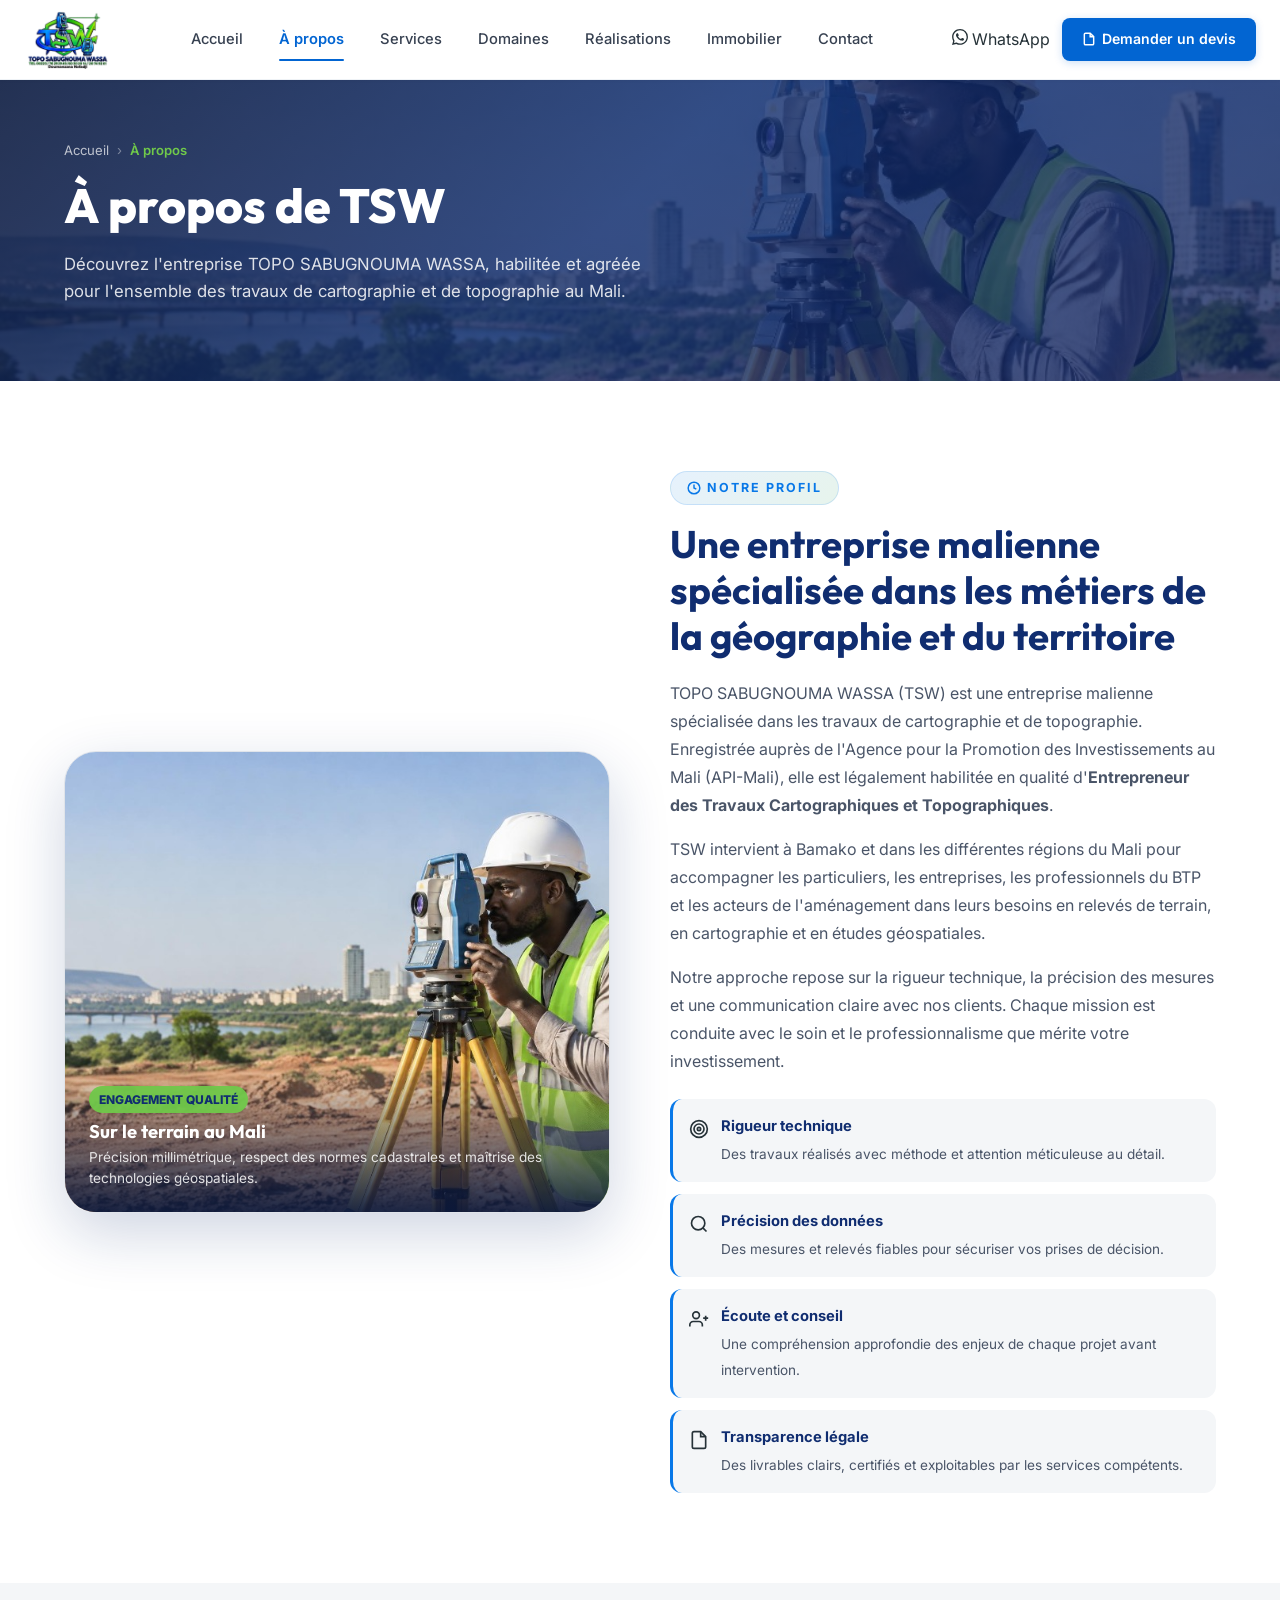
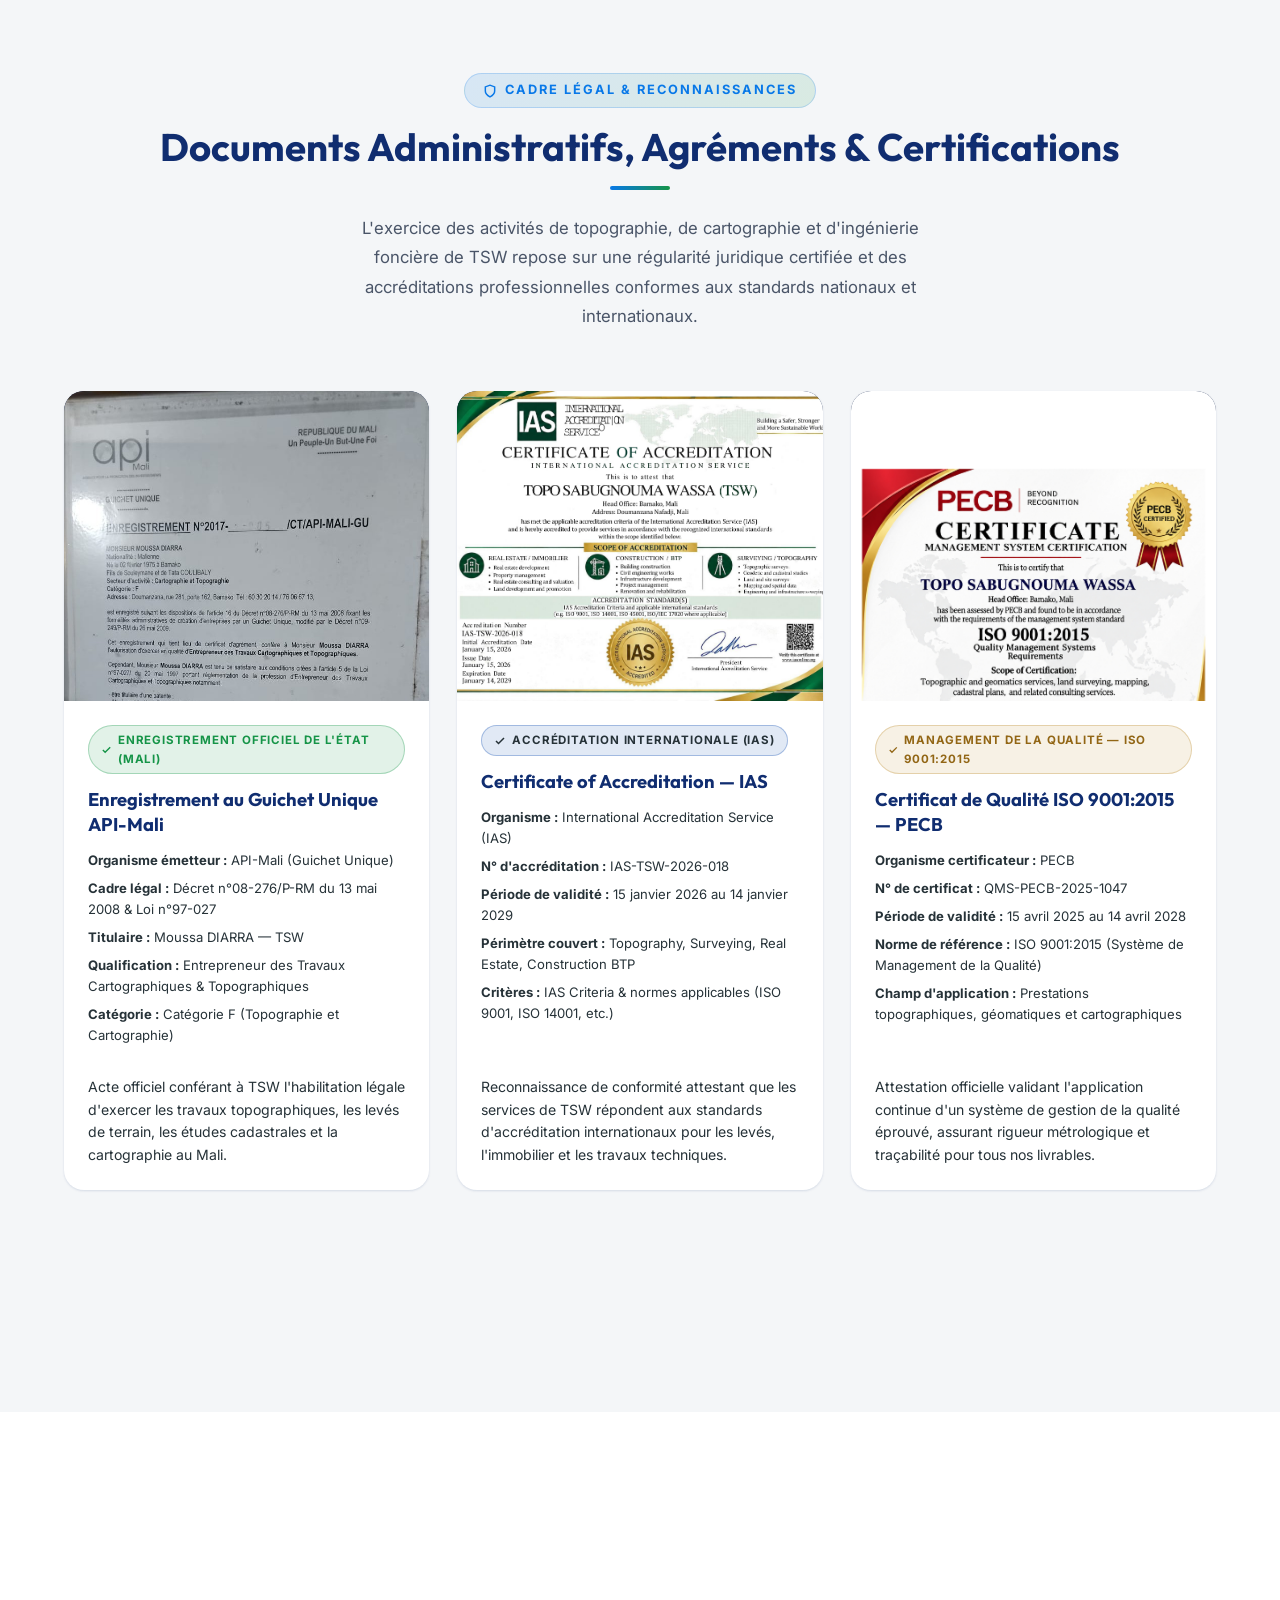
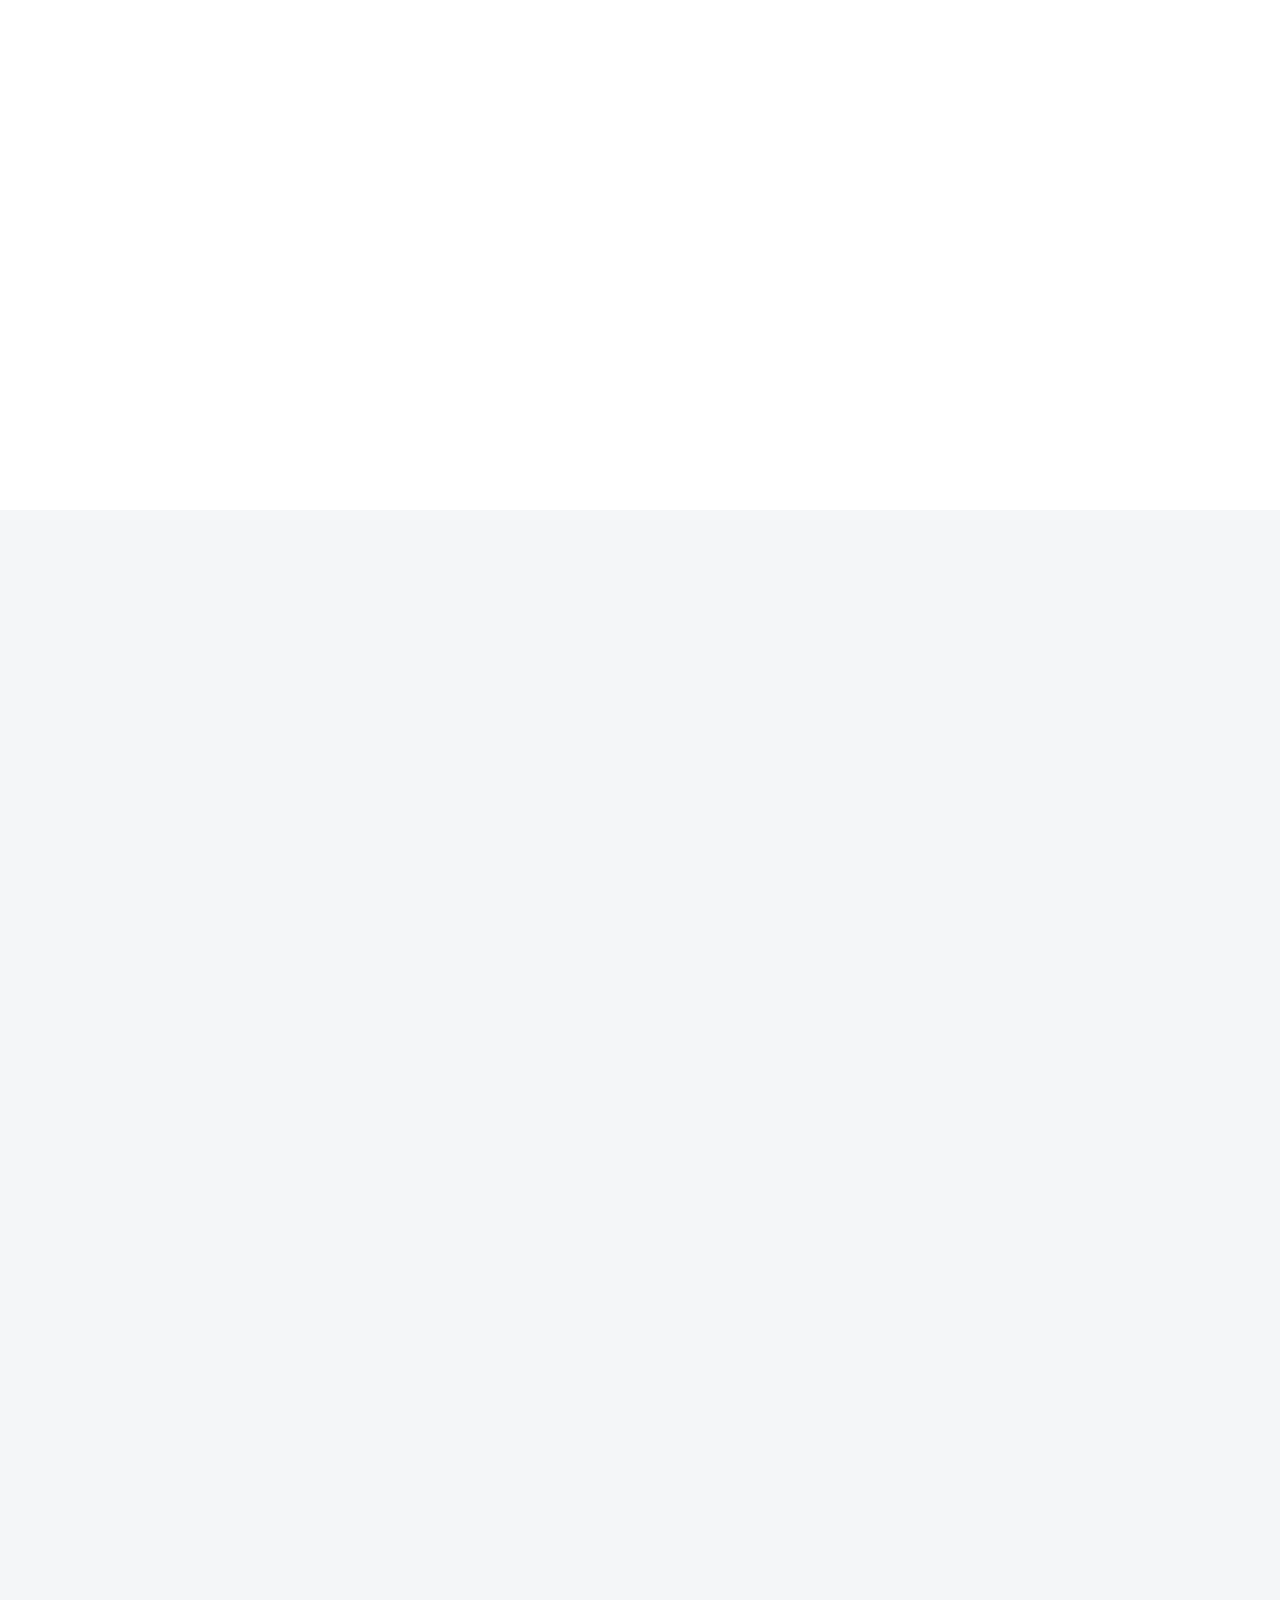
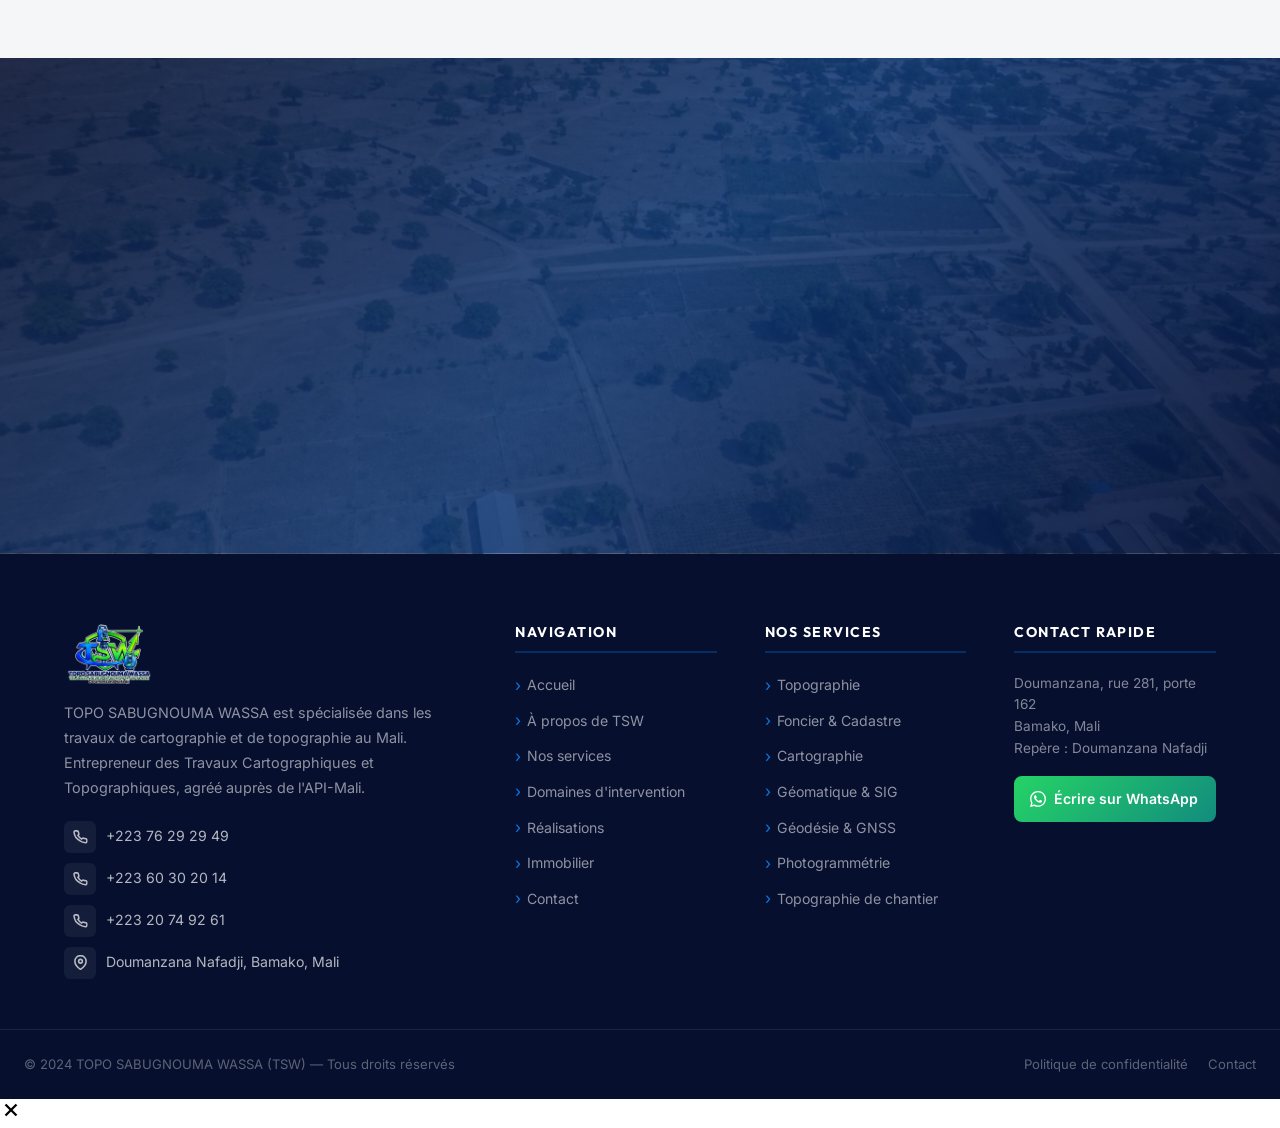
==== commit f478315e: "feat: Rubrique Immobilier, agréments & certifications TSW et pack de visuels" ====
--- a/a-propos.html
+++ b/a-propos.html
@@ -36,6 +36,7 @@
       <a href="services.html">Services</a>
       <a href="domaines.html">Domaines</a>
       <a href="realisations.html">Réalisations</a>
+      <a href="immobilier.html">Immobilier</a>
       <a href="contact.html">Contact</a>
     </nav>
     <div class="header-cta">
@@ -60,6 +61,7 @@
   <a href="services.html">Nos services</a>
   <a href="domaines.html">Domaines d'intervention</a>
   <a href="realisations.html">Réalisations</a>
+  <a href="immobilier.html">Immobilier & Parcelles</a>
   <a href="contact.html">Contact & Devis</a>
   <div class="mobile-cta">
     <a href="tel:+22376292949" class="cta-call">
@@ -162,76 +164,105 @@
   </div>
 </section>
 
-<!-- Section : Cadre Juridique & Agrément Officiel (ZONE IDÉALE) -->
+<!-- Section : Documents Administratifs, Agréments & Certifications Professionnelles -->
 <section class="section section--gray" id="agrement-section" aria-labelledby="officiel-title">
   <div class="container">
     <div class="section-header fade-up">
       <div class="tag">
         <svg width="14" height="14" viewBox="0 0 24 24" fill="none" stroke="currentColor" stroke-width="2.5"><path d="M12 22s8-4 8-10V5l-8-3-8 3v7c0 6 8 10 8 10z"/></svg>
-        Reconnaissance Officielle de l'État
-      </div>
-      <h2 id="officiel-title">Cadre Légal & Certificat d'Agrément</h2>
+        Cadre Légal & Reconnaissances
+      </div>
+      <h2 id="officiel-title">Documents Administratifs, Agréments & Certifications</h2>
       <div class="divider"></div>
-      <p>L'exercice de la profession de topographe au Mali exige une régularité stricte. TSW dispose de son certificat d'enregistrement officiel conférant l'habilitation légale d'exercer.</p>
-    </div>
-
-    <div class="agrement-showcase fade-up">
-      <div class="agrement-grid">
-        <!-- Certificate Image Clickable Modal -->
-        <div class="agrement-doc-frame" data-lightbox="agrement-cert" data-lightbox-src="images/agrement-officiel-mali.jpg" data-lightbox-caption="Certificat officiel d'enregistrement API-Mali — Moussa DIARRA / TOPO SABUGNOUMA WASSA">
-          <img src="images/agrement-officiel-mali.jpg" alt="Acte officiel d'enregistrement et d'agrément de l'entreprise TSW au Mali" width="400" height="580" />
-          <div class="agrement-zoom-hint">
+      <p>L'exercice des activités de topographie, de cartographie et d'ingénierie foncière de TSW repose sur une régularité juridique certifiée et des accréditations professionnelles conformes aux standards nationaux et internationaux.</p>
+    </div>
+
+    <!-- Grille des 3 documents institutionnels -->
+    <div class="admin-docs-grid fade-up">
+      <!-- 1. Enregistrement API-Mali -->
+      <article class="admin-doc-card">
+        <div class="admin-doc-preview" data-lightbox="documents" data-lightbox-src="images/agrement-officiel-mali.jpg" data-lightbox-caption="Certificat officiel d'enregistrement au Guichet Unique API-Mali — Moussa DIARRA / TOPO SABUGNOUMA WASSA">
+          <img src="images/agrement-officiel-mali.jpg" alt="Certificat officiel d'enregistrement API-Mali pour TOPO SABUGNOUMA WASSA" loading="lazy" />
+          <div class="admin-doc-zoom-overlay">
             <svg viewBox="0 0 24 24" fill="none" stroke="currentColor" stroke-width="2"><circle cx="11" cy="11" r="8"></circle><line x1="21" y1="21" x2="16.65" y2="16.65"></line><line x1="11" y1="8" x2="11" y2="14"></line><line x1="8" y1="11" x2="14" y2="11"></line></svg>
-            <span>Cliquer pour zoomer sur le document officiel</span>
-          </div>
-        </div>
-
-        <!-- Official details -->
-        <div class="agrement-info">
-          <div class="agrement-badge-verified">
-            <svg width="14" height="14" viewBox="0 0 24 24" fill="none" stroke="currentColor" stroke-width="3"><polyline points="20 6 9 17 4 12"/></svg>
-            Certificat Validé — Guichet Unique API-MALI
-          </div>
-          <h3>Enregistrement officiel de l'entreprise</h3>
-          <p>En vertu de l'article 16 du Décret n°08-276/P-RM du 13 mai 2008 fixant les formalités administratives de création d'entreprises par un Guichet Unique, et de la Loi n°97-027 régissant la profession, cet enregistrement officiel confère à Monsieur <strong>Moussa DIARRA</strong> l'autorisation d'exercer en qualité d'<strong>Entrepreneur des Travaux Cartographiques et Topographiques</strong>.</p>
-
-          <div class="agrement-legal-list">
-            <div class="agrement-legal-item">
-              <div class="agrement-legal-label">Raison sociale</div>
-              <div class="agrement-legal-val">TOPO SABUGNOUMA WASSA (TSW)</div>
-            </div>
-            <div class="agrement-legal-item">
-              <div class="agrement-legal-label">Dirigeant légal</div>
-              <div class="agrement-legal-val">Monsieur Moussa DIARRA</div>
-            </div>
-            <div class="agrement-legal-item">
-              <div class="agrement-legal-label">Secteur / Catégorie</div>
-              <div class="agrement-legal-val">Cartographie & Topographie (Catégorie F)</div>
-            </div>
-            <div class="agrement-legal-item">
-              <div class="agrement-legal-label">Guichet d'enregistrement</div>
-              <div class="agrement-legal-val">API-Mali (Guichet Unique)</div>
-            </div>
-            <div class="agrement-legal-item" style="grid-column:1/-1;">
-              <div class="agrement-legal-label">Siège déclaré</div>
-              <div class="agrement-legal-val">Doumanzana, rue 281, porte 162, Bamako — Repère : Doumanzana Nafadji</div>
-            </div>
-            <div class="agrement-legal-item" style="grid-column:1/-1;">
-              <div class="agrement-legal-label">Lignes de contact officielles</div>
-              <div class="agrement-legal-val">+223 76 29 29 49 / +223 60 30 20 14 / +223 20 74 92 61</div>
-            </div>
-          </div>
-
-          <div class="agrement-cta-row">
-            <a href="contact.html" class="btn btn-primary">
-              <svg width="16" height="16" viewBox="0 0 24 24" fill="none" stroke="currentColor" stroke-width="2.5"><path d="M14 2H6a2 2 0 0 0-2 2v16a2 2 0 0 0 2 2h12a2 2 0 0 0 2-2V8z"/><polyline points="14 2 14 8 20 8"/></svg>
-              Demander un devis avec attestation
-            </a>
-            <a href="services.html" class="btn btn-outline">
-              Découvrir nos services
-            </a>
-          </div>
-        </div>
+            <span>Cliquer pour prévisualiser le document original</span>
+          </div>
+        </div>
+        <div class="admin-doc-body">
+          <span class="admin-doc-badge admin-doc-badge--mali">
+            <svg width="12" height="12" viewBox="0 0 24 24" fill="none" stroke="currentColor" stroke-width="3"><polyline points="20 6 9 17 4 12"/></svg>
+            Enregistrement Officiel de l'État (Mali)
+          </span>
+          <h3>Enregistrement au Guichet Unique API-Mali</h3>
+          <ul class="admin-doc-meta">
+            <li><strong>Organisme émetteur :</strong> API-Mali (Guichet Unique)</li>
+            <li><strong>Cadre légal :</strong> Décret n°08-276/P-RM du 13 mai 2008 & Loi n°97-027</li>
+            <li><strong>Titulaire :</strong> Moussa DIARRA — TSW</li>
+            <li><strong>Qualification :</strong> Entrepreneur des Travaux Cartographiques & Topographiques</li>
+            <li><strong>Catégorie :</strong> Catégorie F (Topographie et Cartographie)</li>
+          </ul>
+          <p class="admin-doc-desc">Acte officiel conférant à TSW l'habilitation légale d'exercer les travaux topographiques, les levés de terrain, les études cadastrales et la cartographie au Mali.</p>
+        </div>
+      </article>
+
+      <!-- 2. Accréditation IAS -->
+      <article class="admin-doc-card">
+        <div class="admin-doc-preview" data-lightbox="documents" data-lightbox-src="images/accreditation-tsw-ias.jpg" data-lightbox-caption="Certificate of Accreditation IAS (IAS-TSW-2026-018) — International Accreditation Service pour TOPO SABUGNOUMA WASSA">
+          <img src="images/accreditation-tsw-ias.jpg" alt="Certificate of Accreditation IAS pour TOPO SABUGNOUMA WASSA" loading="lazy" />
+          <div class="admin-doc-zoom-overlay">
+            <svg viewBox="0 0 24 24" fill="none" stroke="currentColor" stroke-width="2"><circle cx="11" cy="11" r="8"></circle><line x1="21" y1="21" x2="16.65" y2="16.65"></line><line x1="11" y1="8" x2="11" y2="14"></line><line x1="8" y1="11" x2="14" y2="11"></line></svg>
+            <span>Cliquer pour prévisualiser le document original</span>
+          </div>
+        </div>
+        <div class="admin-doc-body">
+          <span class="admin-doc-badge admin-doc-badge--ias">
+            <svg width="12" height="12" viewBox="0 0 24 24" fill="none" stroke="currentColor" stroke-width="3"><polyline points="20 6 9 17 4 12"/></svg>
+            Accréditation Internationale (IAS)
+          </span>
+          <h3>Certificate of Accreditation — IAS</h3>
+          <ul class="admin-doc-meta">
+            <li><strong>Organisme :</strong> International Accreditation Service (IAS)</li>
+            <li><strong>N° d'accréditation :</strong> IAS-TSW-2026-018</li>
+            <li><strong>Période de validité :</strong> 15 janvier 2026 au 14 janvier 2029</li>
+            <li><strong>Périmètre couvert :</strong> Topography, Surveying, Real Estate, Construction BTP</li>
+            <li><strong>Critères :</strong> IAS Criteria & normes applicables (ISO 9001, ISO 14001, etc.)</li>
+          </ul>
+          <p class="admin-doc-desc">Reconnaissance de conformité attestant que les services de TSW répondent aux standards d'accréditation internationaux pour les levés, l'immobilier et les travaux techniques.</p>
+        </div>
+      </article>
+
+      <!-- 3. Certificat ISO 9001 PECB -->
+      <article class="admin-doc-card">
+        <div class="admin-doc-preview" data-lightbox="documents" data-lightbox-src="images/certificat-iso9001-tsw.jpg" data-lightbox-caption="Certificat de Management de la Qualité ISO 9001:2015 (QMS-PECB-2025-1047) délivré par le PECB à TOPO SABUGNOUMA WASSA">
+          <img src="images/certificat-iso9001-tsw.jpg" alt="Certificat ISO 9001:2015 Management de la Qualité PECB de TOPO SABUGNOUMA WASSA" loading="lazy" />
+          <div class="admin-doc-zoom-overlay">
+            <svg viewBox="0 0 24 24" fill="none" stroke="currentColor" stroke-width="2"><circle cx="11" cy="11" r="8"></circle><line x1="21" y1="21" x2="16.65" y2="16.65"></line><line x1="11" y1="8" x2="11" y2="14"></line><line x1="8" y1="11" x2="14" y2="11"></line></svg>
+            <span>Cliquer pour prévisualiser le document original</span>
+          </div>
+        </div>
+        <div class="admin-doc-body">
+          <span class="admin-doc-badge admin-doc-badge--iso">
+            <svg width="12" height="12" viewBox="0 0 24 24" fill="none" stroke="currentColor" stroke-width="3"><polyline points="20 6 9 17 4 12"/></svg>
+            Management de la Qualité — ISO 9001:2015
+          </span>
+          <h3>Certificat de Qualité ISO 9001:2015 — PECB</h3>
+          <ul class="admin-doc-meta">
+            <li><strong>Organisme certificateur :</strong> PECB</li>
+            <li><strong>N° de certificat :</strong> QMS-PECB-2025-1047</li>
+            <li><strong>Période de validité :</strong> 15 avril 2025 au 14 avril 2028</li>
+            <li><strong>Norme de référence :</strong> ISO 9001:2015 (Système de Management de la Qualité)</li>
+            <li><strong>Champ d'application :</strong> Prestations topographiques, géomatiques et cartographiques</li>
+          </ul>
+          <p class="admin-doc-desc">Attestation officielle validant l'application continue d'un système de gestion de la qualité éprouvé, assurant rigueur métrologique et traçabilité pour tous nos livrables.</p>
+        </div>
+      </article>
+    </div>
+
+    <!-- Notice d'intégrité institutionnelle (SANS bouton de téléchargement) -->
+    <div class="admin-notice-box fade-up">
+      <svg width="22" height="22" viewBox="0 0 24 24" fill="none" stroke="currentColor" stroke-width="2"><circle cx="12" cy="12" r="10"></circle><line x1="12" y1="16" x2="12" y2="12"></line><line x1="12" y1="8" x2="12.01" y2="8"></line></svg>
+      <div>
+        <strong>Présentation institutionnelle et respect des pièces officielles :</strong> Les documents originaux prévisualisés ci-dessus attestent de la régularité administrative, de l'agrément légal d'exercice au Mali et de la conformité aux standards professionnels de TOPO SABUGNOUMA WASSA. Conformément aux règles déontologiques, ces pièces originales sont strictement dédiées à l'information institutionnelle de nos partenaires et clients.
       </div>
     </div>
   </div>
@@ -397,6 +428,7 @@
           <li><a href="services.html">Nos services</a></li>
           <li><a href="domaines.html">Domaines d'intervention</a></li>
           <li><a href="realisations.html">Réalisations</a></li>
+          <li><a href="immobilier.html">Immobilier</a></li>
           <li><a href="contact.html">Contact</a></li>
         </ul>
       </div>
--- a/css/style.css
+++ b/css/style.css
@@ -1893,6 +1893,427 @@
 }
 
 /* ============================================================
+   ADMINISTRATIVE DOCUMENTS & CERTIFICATIONS (A PROPOS)
+   ============================================================ */
+.admin-docs-grid {
+  display: grid;
+  grid-template-columns: repeat(3, 1fr);
+  gap: 28px;
+  margin-top: 36px;
+}
+.admin-doc-card {
+  background: var(--white);
+  border: 1px solid var(--border-color);
+  border-radius: var(--radius-lg);
+  box-shadow: var(--shadow-sm);
+  display: flex;
+  flex-direction: column;
+  overflow: hidden;
+  transition: transform 0.3s ease, box-shadow 0.3s ease, border-color 0.3s ease;
+}
+.admin-doc-card:hover {
+  transform: translateY(-6px);
+  box-shadow: var(--shadow-lg);
+  border-color: var(--blue-light);
+}
+.admin-doc-preview {
+  position: relative;
+  background: #0f224a;
+  border-bottom: 1px solid var(--border-color);
+  height: 310px;
+  overflow: hidden;
+  cursor: pointer;
+  display: flex;
+  align-items: center;
+  justify-content: center;
+}
+.admin-doc-preview img {
+  width: 100%;
+  height: 100%;
+  object-fit: cover;
+  object-position: top center;
+  transition: transform 0.4s ease;
+}
+.admin-doc-preview:hover img {
+  transform: scale(1.03);
+}
+.admin-doc-zoom-overlay {
+  position: absolute;
+  inset: 0;
+  background: rgba(10, 30, 80, 0.75);
+  display: flex;
+  flex-direction: column;
+  align-items: center;
+  justify-content: center;
+  gap: 10px;
+  color: #fff;
+  font-size: 0.88rem;
+  font-weight: 600;
+  opacity: 0;
+  transition: opacity 0.3s ease;
+  backdrop-filter: blur(2px);
+  text-align: center;
+  padding: 16px;
+}
+.admin-doc-preview:hover .admin-doc-zoom-overlay {
+  opacity: 1;
+}
+.admin-doc-zoom-overlay svg {
+  width: 32px;
+  height: 32px;
+  stroke: var(--green-light);
+}
+.admin-doc-body {
+  padding: 24px;
+  display: flex;
+  flex-direction: column;
+  flex: 1;
+}
+.admin-doc-badge {
+  display: inline-flex;
+  align-items: center;
+  gap: 6px;
+  font-size: 0.72rem;
+  font-weight: 700;
+  text-transform: uppercase;
+  letter-spacing: 0.8px;
+  padding: 5px 12px;
+  border-radius: var(--radius-full);
+  margin-bottom: 14px;
+  align-self: flex-start;
+}
+.admin-doc-badge--mali {
+  background: rgba(21, 148, 71, 0.12);
+  color: #159447;
+  border: 1px solid rgba(21, 148, 71, 0.3);
+}
+.admin-doc-badge--ias {
+  background: rgba(14, 76, 174, 0.12);
+  color: var(--blue-primary);
+  border: 1px solid rgba(14, 76, 174, 0.3);
+}
+.admin-doc-badge--iso {
+  background: rgba(201, 160, 80, 0.15);
+  color: #926615;
+  border: 1px solid rgba(201, 160, 80, 0.4);
+}
+.admin-doc-card h3 {
+  font-size: 1.15rem;
+  color: var(--blue-deep);
+  margin-bottom: 12px;
+  line-height: 1.35;
+}
+.admin-doc-meta {
+  list-style: none;
+  padding: 0;
+  margin: 0 0 16px 0;
+  display: flex;
+  flex-direction: column;
+  gap: 7px;
+  font-size: 0.82rem;
+  color: var(--text-muted);
+}
+.admin-doc-meta li strong {
+  color: var(--text-dark);
+}
+.admin-doc-desc {
+  font-size: 0.88rem;
+  color: var(--text-dark);
+  line-height: 1.6;
+  margin-top: auto;
+  border-top: 1px solid var(--border-color);
+  padding-top: 14px;
+}
+.admin-notice-box {
+  background: #f8fafc;
+  border: 1px solid var(--border-color);
+  border-left: 4px solid var(--blue-primary);
+  border-radius: var(--radius-md);
+  padding: 18px 22px;
+  margin-top: 28px;
+  display: flex;
+  align-items: flex-start;
+  gap: 14px;
+  font-size: 0.88rem;
+  color: var(--text-muted);
+  line-height: 1.6;
+}
+.admin-notice-box svg {
+  flex-shrink: 0;
+  color: var(--blue-primary);
+  margin-top: 2px;
+}
+
+/* ============================================================
+   IMMOBILIER SECTION STYLES
+   ============================================================ */
+.immo-hero-badge {
+  display: inline-flex;
+  align-items: center;
+  gap: 8px;
+  background: rgba(112, 201, 74, 0.15);
+  color: var(--green-light);
+  border: 1px solid rgba(112, 201, 74, 0.35);
+  padding: 6px 16px;
+  border-radius: var(--radius-full);
+  font-size: 0.82rem;
+  font-weight: 700;
+  text-transform: uppercase;
+  letter-spacing: 1.2px;
+  margin-bottom: 20px;
+}
+.immo-zone-grid {
+  display: grid;
+  grid-template-columns: repeat(3, 1fr);
+  gap: 24px;
+  margin-top: 36px;
+}
+.immo-zone-card {
+  background: var(--white);
+  border: 1px solid var(--border-color);
+  border-radius: var(--radius-lg);
+  padding: 28px 24px;
+  box-shadow: var(--shadow-sm);
+  transition: transform 0.3s ease, box-shadow 0.3s ease, border-color 0.3s ease;
+  position: relative;
+  overflow: hidden;
+}
+.immo-zone-card::before {
+  content: '';
+  position: absolute;
+  top: 0;
+  left: 0;
+  width: 100%;
+  height: 4px;
+  background: linear-gradient(90deg, var(--blue-primary), var(--green-primary));
+}
+.immo-zone-card:hover {
+  transform: translateY(-5px);
+  box-shadow: var(--shadow-lg);
+  border-color: var(--blue-light);
+}
+.immo-zone-icon {
+  width: 52px;
+  height: 52px;
+  border-radius: 12px;
+  background: rgba(14, 76, 174, 0.08);
+  display: flex;
+  align-items: center;
+  justify-content: center;
+  color: var(--blue-primary);
+  margin-bottom: 18px;
+}
+.immo-zone-card h3 {
+  font-size: 1.25rem;
+  color: var(--blue-deep);
+  margin-bottom: 10px;
+}
+.immo-zone-card p {
+  font-size: 0.9rem;
+  color: var(--text-muted);
+  line-height: 1.6;
+  margin-bottom: 16px;
+}
+.immo-zone-features {
+  list-style: none;
+  padding: 0;
+  margin: 0;
+  display: flex;
+  flex-direction: column;
+  gap: 8px;
+  border-top: 1px solid var(--border-color);
+  padding-top: 14px;
+}
+.immo-zone-features li {
+  display: flex;
+  align-items: center;
+  gap: 8px;
+  font-size: 0.82rem;
+  font-weight: 600;
+  color: var(--blue-deep);
+}
+.immo-zone-features svg {
+  color: #159447;
+  flex-shrink: 0;
+}
+.immo-activity-grid {
+  display: grid;
+  grid-template-columns: 1fr 1fr;
+  gap: 32px;
+  margin-top: 36px;
+}
+.immo-activity-card {
+  background: var(--white);
+  border: 1px solid var(--border-color);
+  border-radius: var(--radius-xl);
+  overflow: hidden;
+  box-shadow: var(--shadow-sm);
+  transition: transform 0.3s ease, box-shadow 0.3s ease;
+  display: flex;
+  flex-direction: column;
+}
+.immo-activity-card:hover {
+  transform: translateY(-4px);
+  box-shadow: var(--shadow-lg);
+}
+.immo-activity-media {
+  position: relative;
+  height: 240px;
+  overflow: hidden;
+}
+.immo-activity-media img {
+  width: 100%;
+  height: 100%;
+  object-fit: cover;
+  transition: transform 0.5s ease;
+}
+.immo-activity-card:hover .immo-activity-media img {
+  transform: scale(1.05);
+}
+.immo-activity-badge {
+  position: absolute;
+  top: 16px;
+  left: 16px;
+  padding: 6px 14px;
+  border-radius: var(--radius-full);
+  font-size: 0.78rem;
+  font-weight: 700;
+  text-transform: uppercase;
+  letter-spacing: 1px;
+}
+.immo-activity-badge--achat {
+  background: var(--blue-deep);
+  color: var(--white);
+  box-shadow: 0 4px 12px rgba(0,0,0,0.25);
+}
+.immo-activity-badge--vente {
+  background: #159447;
+  color: var(--white);
+  box-shadow: 0 4px 12px rgba(0,0,0,0.25);
+}
+.immo-activity-body {
+  padding: 32px 28px;
+  display: flex;
+  flex-direction: column;
+  flex: 1;
+}
+.immo-activity-body h3 {
+  font-size: 1.4rem;
+  color: var(--blue-deep);
+  margin-bottom: 12px;
+}
+.immo-activity-body p {
+  color: var(--text-dark);
+  font-size: 0.94rem;
+  line-height: 1.65;
+  margin-bottom: 20px;
+}
+.immo-activity-points {
+  list-style: none;
+  padding: 0;
+  margin: 0 0 24px 0;
+  display: flex;
+  flex-direction: column;
+  gap: 10px;
+}
+.immo-activity-points li {
+  display: flex;
+  align-items: flex-start;
+  gap: 10px;
+  font-size: 0.88rem;
+  color: var(--text-dark);
+  line-height: 1.5;
+}
+.immo-activity-points svg {
+  color: #159447;
+  flex-shrink: 0;
+  margin-top: 3px;
+}
+.immo-transparency-card {
+  background: linear-gradient(135deg, #0d2254 0%, var(--blue-deep) 100%);
+  border-radius: var(--radius-xl);
+  padding: 40px;
+  color: var(--white);
+  margin: 40px 0;
+  box-shadow: 0 16px 40px rgba(10, 30, 80, 0.25);
+  border: 1px solid rgba(112, 201, 74, 0.2);
+}
+.immo-transparency-inner {
+  display: flex;
+  align-items: center;
+  gap: 32px;
+}
+.immo-transparency-icon {
+  width: 72px;
+  height: 72px;
+  border-radius: 50%;
+  background: rgba(112, 201, 74, 0.15);
+  border: 2px solid rgba(112, 201, 74, 0.4);
+  display: flex;
+  align-items: center;
+  justify-content: center;
+  flex-shrink: 0;
+  color: var(--green-light);
+}
+.immo-transparency-text h3 {
+  color: var(--white);
+  font-size: 1.35rem;
+  margin-bottom: 10px;
+}
+.immo-transparency-text p {
+  color: rgba(255, 255, 255, 0.85);
+  font-size: 0.95rem;
+  line-height: 1.65;
+  margin-bottom: 14px;
+}
+.immo-transparency-badges {
+  display: flex;
+  flex-wrap: wrap;
+  gap: 10px;
+}
+.immo-transparency-badges span {
+  display: inline-flex;
+  align-items: center;
+  gap: 6px;
+  background: rgba(255, 255, 255, 0.1);
+  padding: 5px 12px;
+  border-radius: var(--radius-full);
+  font-size: 0.78rem;
+  color: rgba(255, 255, 255, 0.9);
+}
+
+@media (max-width: 992px) {
+  .admin-docs-grid,
+  .immo-zone-grid,
+  .immo-activity-grid {
+    grid-template-columns: 1fr;
+  }
+  .immo-transparency-inner {
+    flex-direction: column;
+    text-align: center;
+  }
+  .immo-transparency-badges {
+    justify-content: center;
+  }
+.alert-box {
+  padding: 18px 22px;
+  border-radius: var(--radius-md);
+  font-size: 0.92rem;
+  line-height: 1.6;
+  margin-bottom: 24px;
+}
+.alert-box.alert-success {
+  background: #ecfdf5;
+  border: 1px solid #a7f3d0;
+  color: #065f46;
+}
+.alert-box.alert-error {
+  background: #fef2f2;
+  border: 1px solid #fecaca;
+  color: #991b1b;
+}
+
+/* ============================================================
    LIGHTBOX MODAL
    ============================================================ */
 .tsw-lightbox {
